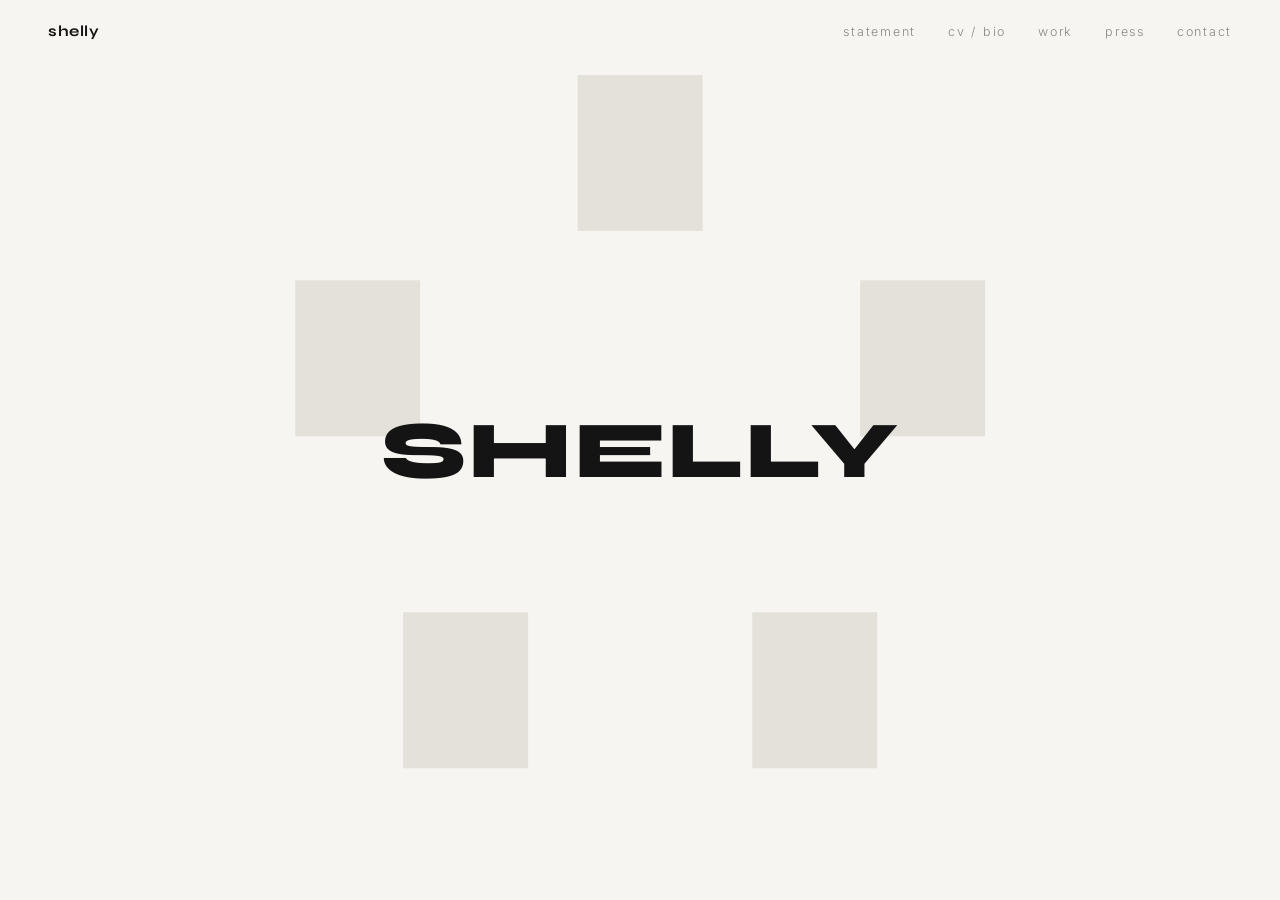
==== index.html @ 083468b6 "Merge branch 'marsce' of https://github.com/1Imaginal/pagina-shelly into marsce" ====
<!DOCTYPE html>
<html lang="es">
<head>
    <meta charset="UTF-8">
    <meta name="viewport" content="width=device-width, initial-scale=1.0">
    <title>Shelly</title>
    <link rel="preconnect" href="https://fonts.googleapis.com">
    <link rel="preconnect" href="https://fonts.gstatic.com" crossorigin>
    <link href="https://fonts.googleapis.com/css2?family=Syne:wght@700;800&family=Inter:wght@300;400&display=swap" rel="stylesheet">
    <link rel="stylesheet" href="style.css">
</head>
<body>
    <!-- MENÚ -->
    <header class="menu">
        <a href="index.html" class="menu__logo">Shelly</a>
        <nav class="menu__links">
            <a href="#statement">Statement</a>
            <a href="#bio">CV / Bio</a>
            <a href="work.html">Work</a>
            <a href="press.html">Press</a>
            <a href="contact.html">Contact</a>
        </nav>
    </header>

    <!-- INICIO: nombre + 5 obras girando -->
    <main class="inicio">
        <h1 class="inicio__nombre">Shelly</h1>

        <div class="orbita" aria-label="Obras destacadas">
            <!-- Cambia src por la ruta de cada obra (ej. img/obra-1.jpg) -->
            <a href="work.html" class="obra" style="--i:0">
                <span class="obra__marco">
                    <img src="img/obra-1.jpg" alt="Obra 1" onerror="this.remove()">
                </span>
            </a>
            <a href="work.html" class="obra" style="--i:1">
                <span class="obra__marco">
                    <img src="img/obra-2.jpg" alt="Obra 2" onerror="this.remove()">
                </span>
            </a>
            <a href="work.html" class="obra" style="--i:2">
                <span class="obra__marco">
                    <img src="img/obra-3.jpg" alt="Obra 3" onerror="this.remove()">
                </span>
            </a>
            <a href="work.html" class="obra" style="--i:3">
                <span class="obra__marco">
                    <img src="img/obra-4.jpg" alt="Obra 4" onerror="this.remove()">
                </span>
            </a>
            <a href="work.html" class="obra" style="--i:4">
                <span class="obra__marco">
                    <img src="img/obra-5.jpg" alt="Obra 5" onerror="this.remove()">
                </span>
            </a>
        </div>
    </main>
</body>
</html>
---- style.css ----
/* ===== Base ===== */
:root {
    --fondo: #f7f5f1;
    --tinta: #141414;
    --gris: #8a8780;
    --placeholder: #e4e1da;

    --vuelta: 60s;                  /* tiempo de una vuelta completa */
    --orbita: min(66vmin, 600px);   /* diámetro del círculo de obras */
    --obra: calc(var(--orbita) * 0.21); /* ancho de cada obra */
}

* { box-sizing: border-box; margin: 0; padding: 0; }

body {
    background: var(--fondo);
    color: var(--tinta);
    font-family: "Inter", system-ui, sans-serif;
    font-weight: 300;
    -webkit-font-smoothing: antialiased;
}

a { color: inherit; text-decoration: none; }

/* ===== Menú ===== */
.menu {
    position: fixed;
    inset: 0 0 auto 0;
    z-index: 10;
    display: flex;
    justify-content: space-between;
    align-items: center;
    padding: 1.4rem clamp(1.2rem, 4vw, 3rem);
    font-size: 0.78rem;
    letter-spacing: 0.14em;
    text-transform: lowercase;
}

.menu__logo {
    font-family: "Syne", sans-serif;
    font-weight: 700;
    letter-spacing: 0.04em;
    font-size: 0.95rem;
}

.menu__links {
    display: flex;
    gap: clamp(1rem, 2.5vw, 2.2rem);
}

.menu__links a {
    position: relative;
    color: var(--gris);
    transition: color .3s;
}

.menu__links a::after {
    content: "";
    position: absolute;
    left: 0; bottom: -4px;
    width: 100%; height: 1px;
    background: var(--tinta);
    transform: scaleX(0);
    transform-origin: left;
    transition: transform .35s ease;
}

.menu__links a:hover { color: var(--tinta); }
.menu__links a:hover::after { transform: scaleX(1); }

/* ===== Inicio ===== */
.inicio {
    position: relative;
    height: 100vh;
    height: 100svh;
    display: grid;
    place-items: center;
    overflow: hidden;
}

.inicio__nombre {
    position: relative;
    z-index: 2;
    font-family: "Syne", sans-serif;
    font-weight: 800;
    font-size: clamp(2.6rem, 9vmin, 6rem);
    letter-spacing: 0.02em;
    text-transform: uppercase;
    pointer-events: none;
}

/* ===== Órbita ===== */
.orbita {
    position: absolute;
    width: var(--orbita);
    aspect-ratio: 1;
    animation: girar var(--vuelta) linear infinite;
}

/* Cada obra se coloca a 72° de la anterior (360 / 5) sobre el círculo */
.obra {
    position: absolute;
    top: 50%;
    left: 50%;
    width: var(--obra);
    transform:
        translate(-50%, -50%)
        rotate(calc(var(--i) * 72deg))
        translateY(calc(var(--orbita) / -2))
        rotate(calc(var(--i) * -72deg));
}

/* Contra-giro: las obras se mueven en círculo pero siempre quedan derechas */
.obra__marco {
    display: block;
    aspect-ratio: 4 / 5;
    background: var(--placeholder);
    overflow: hidden;
    animation: girar var(--vuelta) linear infinite reverse;
    transition: scale .5s ease, box-shadow .5s ease;
}

.obra__marco img {
    width: 100%;
    height: 100%;
    object-fit: cover;
    display: block;
}

/* Al pasar el cursor la obra se acerca un poco, sin detener el giro.
   Se usa "scale" (no "transform") para no chocar con la animación. */
.obra:hover .obra__marco {
    scale: 1.08;
    box-shadow: 0 18px 40px -18px rgba(0, 0, 0, .35);
}

@keyframes girar {
    to { transform: rotate(360deg); }
}

/* Accesibilidad: sin movimiento si el usuario lo prefiere */
@media (prefers-reduced-motion: reduce) {
    .orbita, .obra__marco { animation: none; }
}

/* ===== Móvil ===== */
@media (max-width: 640px) {
    :root {
        --orbita: 74vw;
        --obra: calc(var(--orbita) * 0.22);
    }
    .menu { flex-direction: column; gap: .8rem; }
    .menu__links { gap: 1rem; font-size: 0.7rem; }
}
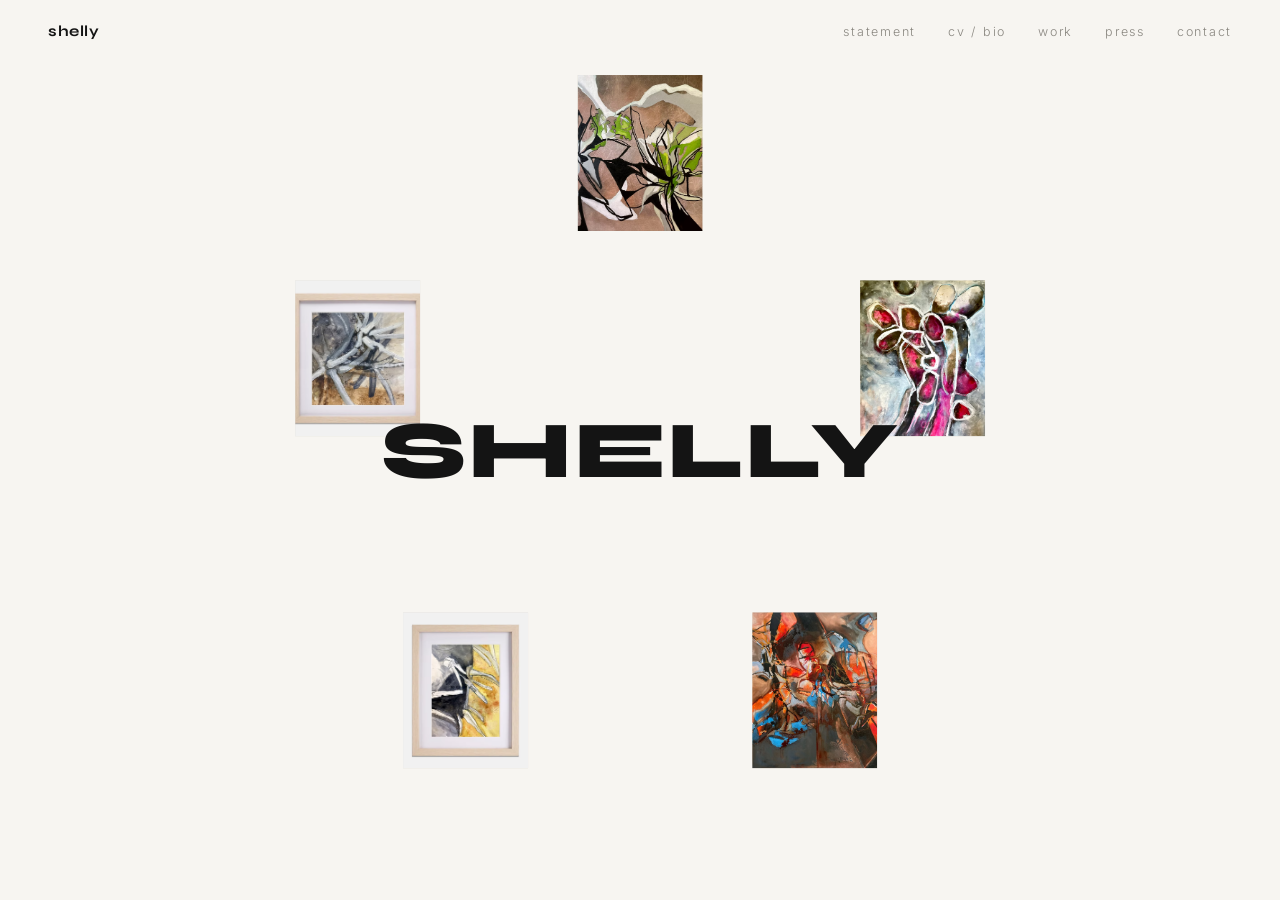
==== commit bd16dd90: "added images" ====
--- a/index.html
+++ b/index.html
@@ -30,27 +30,27 @@
             <!-- Cambia src por la ruta de cada obra (ej. img/obra-1.jpg) -->
             <a href="work.html" class="obra" style="--i:0">
                 <span class="obra__marco">
-                    <img src="img/obra-1.jpg" alt="Obra 1" onerror="this.remove()">
+                    <img src="img/obra-1.avif" alt="Obra 1" onerror="this.remove()">
                 </span>
             </a>
             <a href="work.html" class="obra" style="--i:1">
                 <span class="obra__marco">
-                    <img src="img/obra-2.jpg" alt="Obra 2" onerror="this.remove()">
+                    <img src="img/obra-2.avif" alt="Obra 2" onerror="this.remove()">
                 </span>
             </a>
             <a href="work.html" class="obra" style="--i:2">
                 <span class="obra__marco">
-                    <img src="img/obra-3.jpg" alt="Obra 3" onerror="this.remove()">
+                    <img src="img/obra-3.avif" alt="Obra 3" onerror="this.remove()">
                 </span>
             </a>
             <a href="work.html" class="obra" style="--i:3">
                 <span class="obra__marco">
-                    <img src="img/obra-4.jpg" alt="Obra 4" onerror="this.remove()">
+                    <img src="img/obra-4.avif" alt="Obra 4" onerror="this.remove()">
                 </span>
             </a>
             <a href="work.html" class="obra" style="--i:4">
                 <span class="obra__marco">
-                    <img src="img/obra-5.jpg" alt="Obra 5" onerror="this.remove()">
+                    <img src="img/obra-5.avif" alt="Obra 5" onerror="this.remove()">
                 </span>
             </a>
         </div>
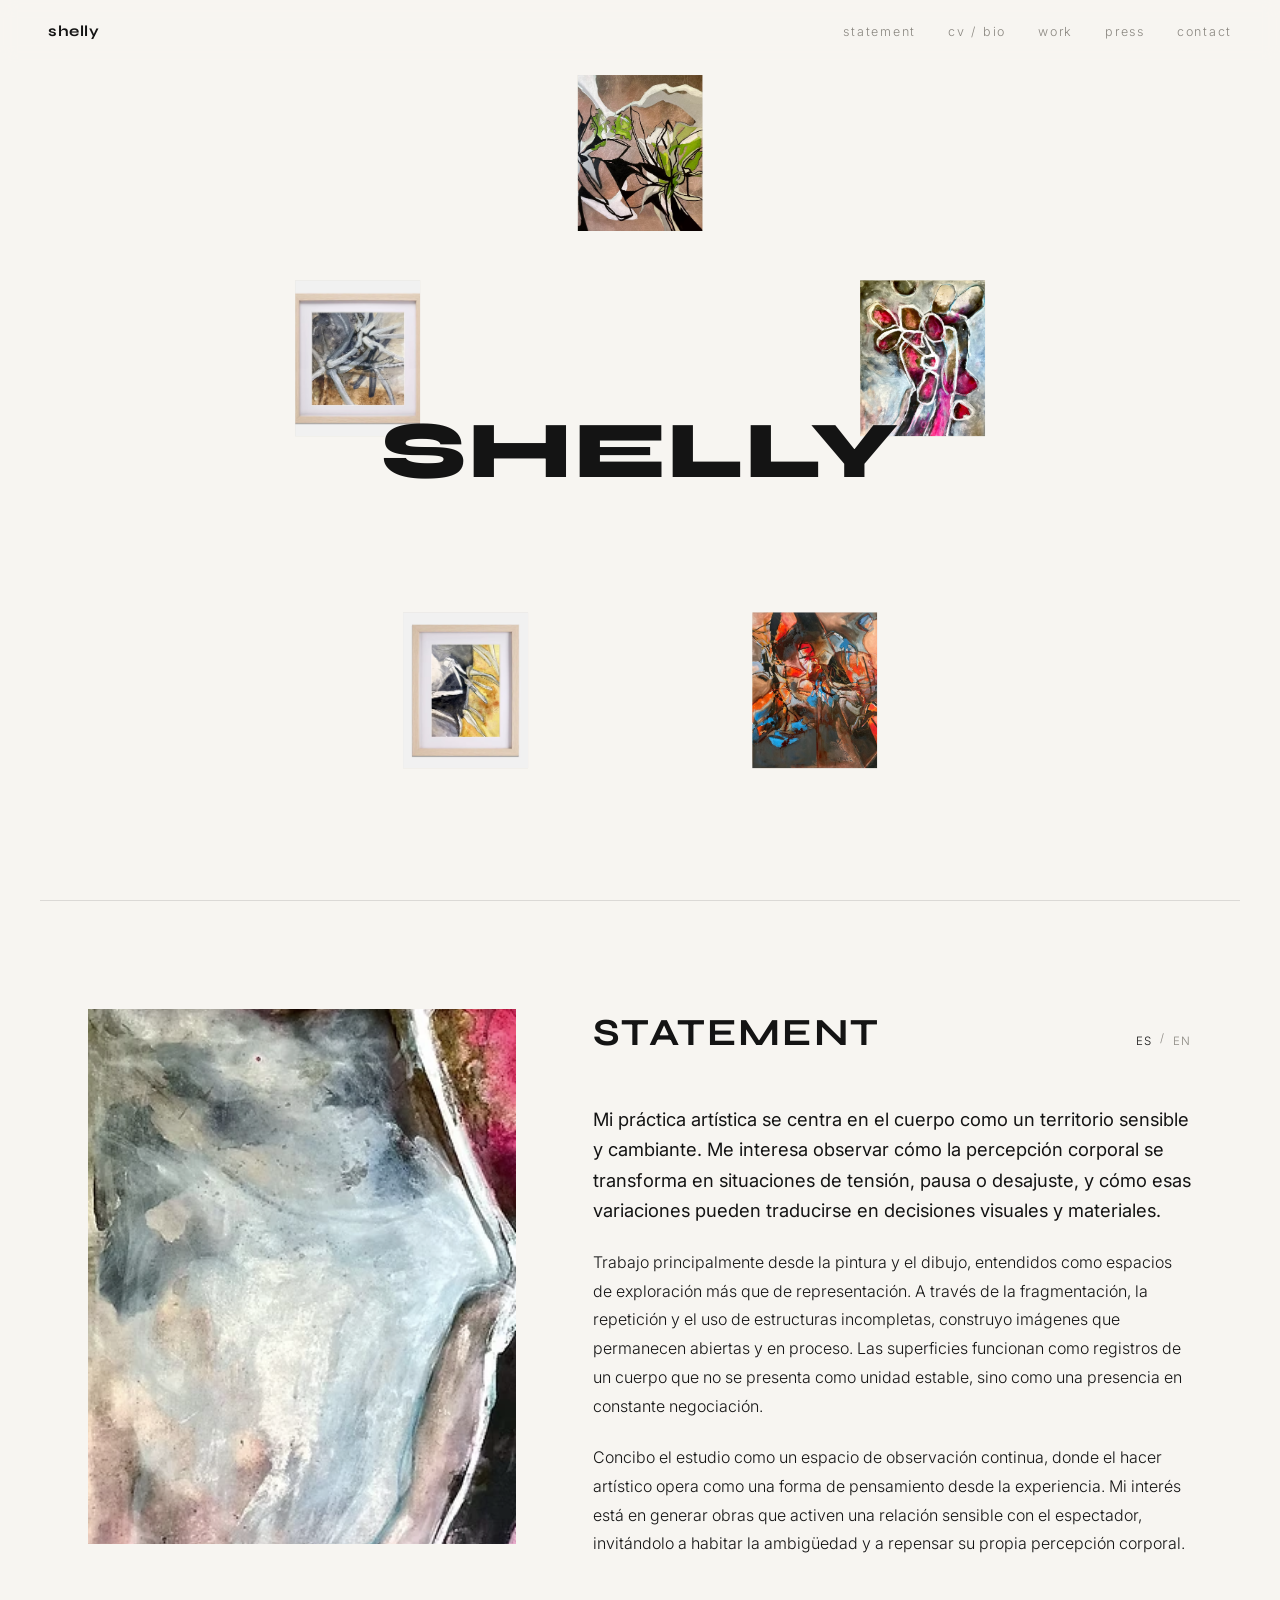
==== commit a6bc0e25: "added style and statements" ====
--- a/index.html
+++ b/index.html
@@ -6,7 +6,6 @@
     <title>Shelly</title>
     <link rel="preconnect" href="https://fonts.googleapis.com">
     <link rel="preconnect" href="https://fonts.gstatic.com" crossorigin>
-    <link href="https://fonts.googleapis.com/css2?family=Syne:wght@700;800&family=Inter:wght@300;400&display=swap" rel="stylesheet">
     <link rel="stylesheet" href="style.css">
 </head>
 <body>
@@ -23,7 +22,8 @@
     </header>
 
     <!-- INICIO: nombre + 5 obras girando -->
-    <main class="inicio">
+    <main>
+    <section class="inicio">
         <h1 class="inicio__nombre">Shelly</h1>
 
         <div class="orbita" aria-label="Obras destacadas">
@@ -54,6 +54,51 @@
                 </span>
             </a>
         </div>
+    </section>
+
+    <!-- STATEMENT -->
+    <section class="statement" id="statement">
+        <!-- Detalle (recorte) de la obra 2: solo color y textura -->
+        <div class="statement__textura" role="img" aria-label="Detalle de textura de una obra de Shelly"></div>
+
+        <div class="statement__contenido">
+            <div class="statement__cabecera">
+                <h2 class="seccion__titulo">Statement</h2>
+                <div class="idioma" role="group" aria-label="Idioma">
+                    <button type="button" data-idioma="es" aria-pressed="true">ES</button>
+                    <span aria-hidden="true">/</span>
+                    <button type="button" data-idioma="en" aria-pressed="false">EN</button>
+                </div>
+            </div>
+
+            <div class="statement__texto" lang="es" data-texto="es">
+                <p>Mi práctica artística se centra en el cuerpo como un territorio sensible y cambiante. Me interesa observar cómo la percepción corporal se transforma en situaciones de tensión, pausa o desajuste, y cómo esas variaciones pueden traducirse en decisiones visuales y materiales.</p>
+                <p>Trabajo principalmente desde la pintura y el dibujo, entendidos como espacios de exploración más que de representación. A través de la fragmentación, la repetición y el uso de estructuras incompletas, construyo imágenes que permanecen abiertas y en proceso. Las superficies funcionan como registros de un cuerpo que no se presenta como unidad estable, sino como una presencia en constante negociación.</p>
+                <p>Concibo el estudio como un espacio de observación continua, donde el hacer artístico opera como una forma de pensamiento desde la experiencia. Mi interés está en generar obras que activen una relación sensible con el espectador, invitándolo a habitar la ambigüedad y a repensar su propia percepción corporal.</p>
+            </div>
+
+            <div class="statement__texto" lang="en" data-texto="en" hidden>
+                <p>My artistic practice centers on the body as a sensitive and shifting territory. I am interested in how bodily perception transforms in moments of tension, pause, or imbalance, and how these variations can be translated into visual and material decisions.</p>
+                <p>I work primarily through painting and drawing, understood as spaces of exploration rather than representation. Through fragmentation, repetition, and the use of incomplete structures, I create images that remain open and process-based. The surfaces function as traces of a body that does not present itself as a stable whole, but as a presence in constant negotiation.</p>
+                <p>I approach the studio as a space of ongoing observation, where artistic making operates as a form of embodied thinking. My work seeks to generate a quiet but active encounter, inviting the viewer to engage with ambiguity and to reconsider their own bodily perception.</p>
+            </div>
+        </div>
+    </section>
     </main>
+
+    <script>
+        // Cambio de idioma del statement (ES / EN)
+        document.querySelectorAll('.idioma button').forEach(function (boton) {
+            boton.addEventListener('click', function () {
+                var idioma = boton.dataset.idioma;
+                document.querySelectorAll('.idioma button').forEach(function (b) {
+                    b.setAttribute('aria-pressed', b === boton);
+                });
+                document.querySelectorAll('[data-texto]').forEach(function (bloque) {
+                    bloque.hidden = bloque.dataset.texto !== idioma;
+                });
+            });
+        });
+    </script>
 </body>
 </html>
--- a/style.css
+++ b/style.css
@@ -1,28 +1,100 @@
-/* ===== Base ===== */
+/* =========================================================
+   SHELLY — Hoja de estilos
+   ---------------------------------------------------------
+   1. Tipografías (se cargan aquí, no hace falta otro <link>)
+   2. Variables del diseño: colores, fuentes, tamaños, espacios
+   3. Base
+   4. Componentes compartidos (menú, títulos de sección)
+   5. Secciones (inicio, statement, ...)
+   6. Responsive
+
+   Regla para el equipo: NO escribir colores, fuentes ni
+   tamaños “a mano” en las secciones. Usar siempre las
+   variables de la parte 2. Si falta una, agregarla ahí.
+   ========================================================= */
+
+
+/* ---------- 1. TIPOGRAFÍAS ---------- */
+@import url("https://fonts.googleapis.com/css2?family=Syne:wght@700;800&family=Inter:wght@300;400&display=swap");
+
+
+/* ---------- 2. VARIABLES DEL DISEÑO ---------- */
 :root {
-    --fondo: #f7f5f1;
-    --tinta: #141414;
-    --gris: #8a8780;
-    --placeholder: #e4e1da;
-
-    --vuelta: 60s;                  /* tiempo de una vuelta completa */
-    --orbita: min(66vmin, 600px);   /* diámetro del círculo de obras */
-    --obra: calc(var(--orbita) * 0.21); /* ancho de cada obra */
-}
-
+
+    /* --- Colores --- */
+    --color-fondo:        #f7f5f1;   /* hueso, fondo general */
+    --color-tinta:        #141414;   /* texto principal y títulos */
+    --color-gris:         #8a8780;   /* texto secundario, enlaces inactivos */
+    --color-placeholder:  #e4e1da;   /* cajas vacías mientras carga una imagen */
+    --color-linea:        rgba(20, 20, 20, .12);     /* separadores */
+    --color-menu-fondo:   rgba(247, 245, 241, .88);  /* fondo translúcido del menú */
+    --color-sombra:       rgba(0, 0, 0, .35);
+
+    /* --- Familias tipográficas --- */
+    --fuente-titulos: "Syne", system-ui, sans-serif;   /* nombre, logo, títulos */
+    --fuente-texto:   "Inter", system-ui, sans-serif;  /* párrafos, menú, botones */
+
+    /* --- Pesos --- */
+    --peso-light:     300;
+    --peso-regular:   400;
+    --peso-bold:      700;
+    --peso-extrabold: 800;
+
+    /* --- Tamaños de letra --- */
+    --texto-nombre:   clamp(2.6rem, 9vmin, 6rem);    /* "SHELLY" en el inicio */
+    --texto-titulo:   clamp(1.6rem, 3.2vw, 2.4rem);  /* títulos de sección */
+    --texto-entrada:  1.15em;                        /* primer párrafo destacado */
+    --texto-cuerpo:   clamp(1rem, 1.15vw, 1.1rem);   /* párrafos */
+    --texto-logo:     0.95rem;
+    --texto-menu:     0.78rem;
+    --texto-pequeno:  0.72rem;                       /* etiquetas, ES / EN */
+
+    /* --- Interlineado y espaciado de letras --- */
+    --interlineado-texto:   1.8;
+    --interlineado-entrada: 1.65;
+    --tracking-amplio:      0.14em;   /* menú y etiquetas */
+    --tracking-titulo:      0.04em;
+    --tracking-nombre:      0.02em;
+
+    /* --- Espacios --- */
+    --margen-lateral:    clamp(1.2rem, 4vw, 3rem);   /* márgenes izquierdo/derecho */
+    --espacio-seccion:   clamp(5rem, 12vh, 8rem);    /* arriba/abajo de cada sección */
+    --espacio-columnas:  clamp(2rem, 6vw, 6rem);     /* entre imagen y texto */
+    --espacio-titulo:    clamp(1.8rem, 4vw, 3rem);   /* debajo de un título */
+    --ancho-maximo:      1200px;                     /* ancho máximo del contenido */
+    --ancho-lectura:     38rem;                      /* ancho cómodo para párrafos */
+    --alto-menu:         4rem;                       /* para que los anclas no queden bajo el menú */
+
+    /* --- Movimiento --- */
+    --transicion-rapida: .3s ease;
+    --transicion-suave:  .5s ease;
+
+    /* --- Inicio: órbita de obras --- */
+    --vuelta: 60s;                          /* tiempo de una vuelta completa */
+    --orbita: min(66vmin, 600px);           /* diámetro del círculo de obras */
+    --obra:   calc(var(--orbita) * 0.21);   /* ancho de cada obra */
+}
+
+
+/* ---------- 3. BASE ---------- */
 * { box-sizing: border-box; margin: 0; padding: 0; }
 
+html { scroll-behavior: smooth; }
+
 body {
-    background: var(--fondo);
-    color: var(--tinta);
-    font-family: "Inter", system-ui, sans-serif;
-    font-weight: 300;
+    background: var(--color-fondo);
+    color: var(--color-tinta);
+    font-family: var(--fuente-texto);
+    font-weight: var(--peso-light);
     -webkit-font-smoothing: antialiased;
 }
 
 a { color: inherit; text-decoration: none; }
 
-/* ===== Menú ===== */
+
+/* ---------- 4. COMPONENTES COMPARTIDOS ---------- */
+
+/* Menú */
 .menu {
     position: fixed;
     inset: 0 0 auto 0;
@@ -30,17 +102,20 @@
     display: flex;
     justify-content: space-between;
     align-items: center;
-    padding: 1.4rem clamp(1.2rem, 4vw, 3rem);
-    font-size: 0.78rem;
-    letter-spacing: 0.14em;
+    padding: 1.4rem var(--margen-lateral);
+    font-size: var(--texto-menu);
+    letter-spacing: var(--tracking-amplio);
     text-transform: lowercase;
+    background: var(--color-menu-fondo);
+    backdrop-filter: blur(8px);
+    -webkit-backdrop-filter: blur(8px);
 }
 
 .menu__logo {
-    font-family: "Syne", sans-serif;
-    font-weight: 700;
-    letter-spacing: 0.04em;
-    font-size: 0.95rem;
+    font-family: var(--fuente-titulos);
+    font-weight: var(--peso-bold);
+    font-size: var(--texto-logo);
+    letter-spacing: var(--tracking-titulo);
 }
 
 .menu__links {
@@ -50,8 +125,8 @@
 
 .menu__links a {
     position: relative;
-    color: var(--gris);
-    transition: color .3s;
+    color: var(--color-gris);
+    transition: color var(--transicion-rapida);
 }
 
 .menu__links a::after {
@@ -59,14 +134,49 @@
     position: absolute;
     left: 0; bottom: -4px;
     width: 100%; height: 1px;
-    background: var(--tinta);
+    background: var(--color-tinta);
     transform: scaleX(0);
     transform-origin: left;
     transition: transform .35s ease;
 }
 
-.menu__links a:hover { color: var(--tinta); }
+.menu__links a:hover { color: var(--color-tinta); }
 .menu__links a:hover::after { transform: scaleX(1); }
+
+/* Títulos de sección (Statement, CV / Bio, Cartografías...) */
+.seccion__titulo {
+    font-family: var(--fuente-titulos);
+    font-weight: var(--peso-bold);
+    font-size: var(--texto-titulo);
+    letter-spacing: var(--tracking-titulo);
+    text-transform: uppercase;
+}
+
+/* Selector de idioma ES / EN */
+.idioma {
+    display: flex;
+    gap: .45rem;
+    font-size: var(--texto-pequeno);
+    letter-spacing: var(--tracking-amplio);
+    color: var(--color-gris);
+}
+
+.idioma button {
+    font: inherit;
+    letter-spacing: inherit;
+    color: inherit;
+    background: none;
+    border: 0;
+    cursor: pointer;
+    padding: .2rem 0;
+    transition: color var(--transicion-rapida);
+}
+
+.idioma button:hover,
+.idioma button[aria-pressed="true"] { color: var(--color-tinta); }
+
+
+/* ---------- 5. SECCIONES ---------- */
 
 /* ===== Inicio ===== */
 .inicio {
@@ -81,15 +191,15 @@
 .inicio__nombre {
     position: relative;
     z-index: 2;
-    font-family: "Syne", sans-serif;
-    font-weight: 800;
-    font-size: clamp(2.6rem, 9vmin, 6rem);
-    letter-spacing: 0.02em;
+    font-family: var(--fuente-titulos);
+    font-weight: var(--peso-extrabold);
+    font-size: var(--texto-nombre);
+    letter-spacing: var(--tracking-nombre);
     text-transform: uppercase;
     pointer-events: none;
 }
 
-/* ===== Órbita ===== */
+/* Órbita */
 .orbita {
     position: absolute;
     width: var(--orbita);
@@ -114,10 +224,10 @@
 .obra__marco {
     display: block;
     aspect-ratio: 4 / 5;
-    background: var(--placeholder);
+    background: var(--color-placeholder);
     overflow: hidden;
     animation: girar var(--vuelta) linear infinite reverse;
-    transition: scale .5s ease, box-shadow .5s ease;
+    transition: scale var(--transicion-suave), box-shadow var(--transicion-suave);
 }
 
 .obra__marco img {
@@ -131,24 +241,81 @@
    Se usa "scale" (no "transform") para no chocar con la animación. */
 .obra:hover .obra__marco {
     scale: 1.08;
-    box-shadow: 0 18px 40px -18px rgba(0, 0, 0, .35);
+    box-shadow: 0 18px 40px -18px var(--color-sombra);
 }
 
 @keyframes girar {
     to { transform: rotate(360deg); }
 }
+
+/* ===== Statement ===== */
+.statement {
+    scroll-margin-top: var(--alto-menu);
+    display: grid;
+    grid-template-columns: minmax(0, 5fr) minmax(0, 7fr);
+    gap: var(--espacio-columnas);
+    align-items: start;
+    max-width: var(--ancho-maximo);
+    margin: 0 auto;
+    padding: var(--espacio-seccion) var(--margen-lateral);
+    border-top: 1px solid var(--color-linea);
+}
+
+/* Recorte de una obra: solo color y textura, sin figura reconocible */
+.statement__textura {
+    position: sticky;
+    top: 6rem;
+    aspect-ratio: 4 / 5;
+    background: var(--color-placeholder) url("img/textura-statement.webp") center / cover no-repeat;
+    filter: saturate(.85);
+}
+
+.statement__cabecera {
+    display: flex;
+    justify-content: space-between;
+    align-items: baseline;
+    gap: 1rem;
+    margin-bottom: var(--espacio-titulo);
+}
+
+.statement__texto {
+    max-width: var(--ancho-lectura);
+    font-size: var(--texto-cuerpo);
+    line-height: var(--interlineado-texto);
+}
+
+.statement__texto p + p { margin-top: 1.4em; }
+
+/* Primera frase un poco más presente */
+.statement__texto p:first-child {
+    font-size: var(--texto-entrada);
+    line-height: var(--interlineado-entrada);
+    font-weight: var(--peso-regular);
+}
+
+
+/* ---------- 6. RESPONSIVE ---------- */
 
 /* Accesibilidad: sin movimiento si el usuario lo prefiere */
 @media (prefers-reduced-motion: reduce) {
     .orbita, .obra__marco { animation: none; }
-}
-
-/* ===== Móvil ===== */
+    html { scroll-behavior: auto; }
+}
+
+/* Móvil */
 @media (max-width: 640px) {
     :root {
-        --orbita: 74vw;
-        --obra: calc(var(--orbita) * 0.22);
+        --orbita:     74vw;
+        --obra:       calc(var(--orbita) * 0.22);
+        --alto-menu:  6rem;   /* el menú ocupa dos líneas */
     }
+
     .menu { flex-direction: column; gap: .8rem; }
     .menu__links { gap: 1rem; font-size: 0.7rem; }
-}
+
+    .statement { grid-template-columns: 1fr; }
+    .statement__textura {
+        position: static;
+        aspect-ratio: 16 / 9;
+    }
+}
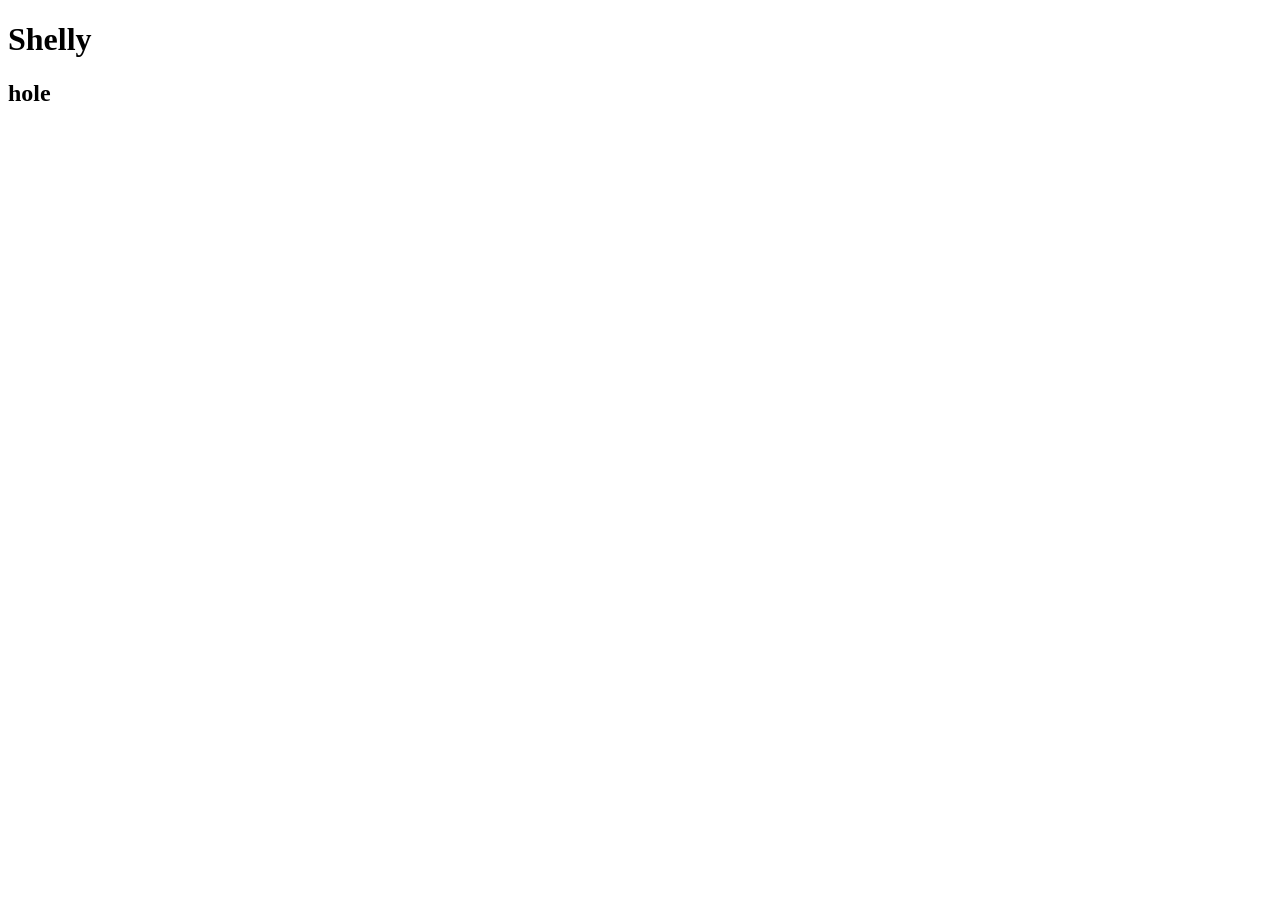
==== commit 55109c6f: "creé el work, cv/bio y press" ====
--- a/index.html
+++ b/index.html
@@ -1,104 +1,12 @@
 <!DOCTYPE html>
-<html lang="es">
+<html lang="en">
 <head>
     <meta charset="UTF-8">
     <meta name="viewport" content="width=device-width, initial-scale=1.0">
     <title>Shelly</title>
-    <link rel="preconnect" href="https://fonts.googleapis.com">
-    <link rel="preconnect" href="https://fonts.gstatic.com" crossorigin>
-    <link rel="stylesheet" href="style.css">
 </head>
 <body>
-    <!-- MENÚ -->
-    <header class="menu">
-        <a href="index.html" class="menu__logo">Shelly</a>
-        <nav class="menu__links">
-            <a href="#statement">Statement</a>
-            <a href="#bio">CV / Bio</a>
-            <a href="work.html">Work</a>
-            <a href="press.html">Press</a>
-            <a href="contact.html">Contact</a>
-        </nav>
-    </header>
-
-    <!-- INICIO: nombre + 5 obras girando -->
-    <main>
-    <section class="inicio">
-        <h1 class="inicio__nombre">Shelly</h1>
-
-        <div class="orbita" aria-label="Obras destacadas">
-            <!-- Cambia src por la ruta de cada obra (ej. img/obra-1.jpg) -->
-            <a href="work.html" class="obra" style="--i:0">
-                <span class="obra__marco">
-                    <img src="img/obra-1.avif" alt="Obra 1" onerror="this.remove()">
-                </span>
-            </a>
-            <a href="work.html" class="obra" style="--i:1">
-                <span class="obra__marco">
-                    <img src="img/obra-2.avif" alt="Obra 2" onerror="this.remove()">
-                </span>
-            </a>
-            <a href="work.html" class="obra" style="--i:2">
-                <span class="obra__marco">
-                    <img src="img/obra-3.avif" alt="Obra 3" onerror="this.remove()">
-                </span>
-            </a>
-            <a href="work.html" class="obra" style="--i:3">
-                <span class="obra__marco">
-                    <img src="img/obra-4.avif" alt="Obra 4" onerror="this.remove()">
-                </span>
-            </a>
-            <a href="work.html" class="obra" style="--i:4">
-                <span class="obra__marco">
-                    <img src="img/obra-5.avif" alt="Obra 5" onerror="this.remove()">
-                </span>
-            </a>
-        </div>
-    </section>
-
-    <!-- STATEMENT -->
-    <section class="statement" id="statement">
-        <!-- Detalle (recorte) de la obra 2: solo color y textura -->
-        <div class="statement__textura" role="img" aria-label="Detalle de textura de una obra de Shelly"></div>
-
-        <div class="statement__contenido">
-            <div class="statement__cabecera">
-                <h2 class="seccion__titulo">Statement</h2>
-                <div class="idioma" role="group" aria-label="Idioma">
-                    <button type="button" data-idioma="es" aria-pressed="true">ES</button>
-                    <span aria-hidden="true">/</span>
-                    <button type="button" data-idioma="en" aria-pressed="false">EN</button>
-                </div>
-            </div>
-
-            <div class="statement__texto" lang="es" data-texto="es">
-                <p>Mi práctica artística se centra en el cuerpo como un territorio sensible y cambiante. Me interesa observar cómo la percepción corporal se transforma en situaciones de tensión, pausa o desajuste, y cómo esas variaciones pueden traducirse en decisiones visuales y materiales.</p>
-                <p>Trabajo principalmente desde la pintura y el dibujo, entendidos como espacios de exploración más que de representación. A través de la fragmentación, la repetición y el uso de estructuras incompletas, construyo imágenes que permanecen abiertas y en proceso. Las superficies funcionan como registros de un cuerpo que no se presenta como unidad estable, sino como una presencia en constante negociación.</p>
-                <p>Concibo el estudio como un espacio de observación continua, donde el hacer artístico opera como una forma de pensamiento desde la experiencia. Mi interés está en generar obras que activen una relación sensible con el espectador, invitándolo a habitar la ambigüedad y a repensar su propia percepción corporal.</p>
-            </div>
-
-            <div class="statement__texto" lang="en" data-texto="en" hidden>
-                <p>My artistic practice centers on the body as a sensitive and shifting territory. I am interested in how bodily perception transforms in moments of tension, pause, or imbalance, and how these variations can be translated into visual and material decisions.</p>
-                <p>I work primarily through painting and drawing, understood as spaces of exploration rather than representation. Through fragmentation, repetition, and the use of incomplete structures, I create images that remain open and process-based. The surfaces function as traces of a body that does not present itself as a stable whole, but as a presence in constant negotiation.</p>
-                <p>I approach the studio as a space of ongoing observation, where artistic making operates as a form of embodied thinking. My work seeks to generate a quiet but active encounter, inviting the viewer to engage with ambiguity and to reconsider their own bodily perception.</p>
-            </div>
-        </div>
-    </section>
-    </main>
-
-    <script>
-        // Cambio de idioma del statement (ES / EN)
-        document.querySelectorAll('.idioma button').forEach(function (boton) {
-            boton.addEventListener('click', function () {
-                var idioma = boton.dataset.idioma;
-                document.querySelectorAll('.idioma button').forEach(function (b) {
-                    b.setAttribute('aria-pressed', b === boton);
-                });
-                document.querySelectorAll('[data-texto]').forEach(function (bloque) {
-                    bloque.hidden = bloque.dataset.texto !== idioma;
-                });
-            });
-        });
-    </script>
+    <h1>Shelly</h1>
+    <h2>hole</h2>
 </body>
-</html>
+</html>
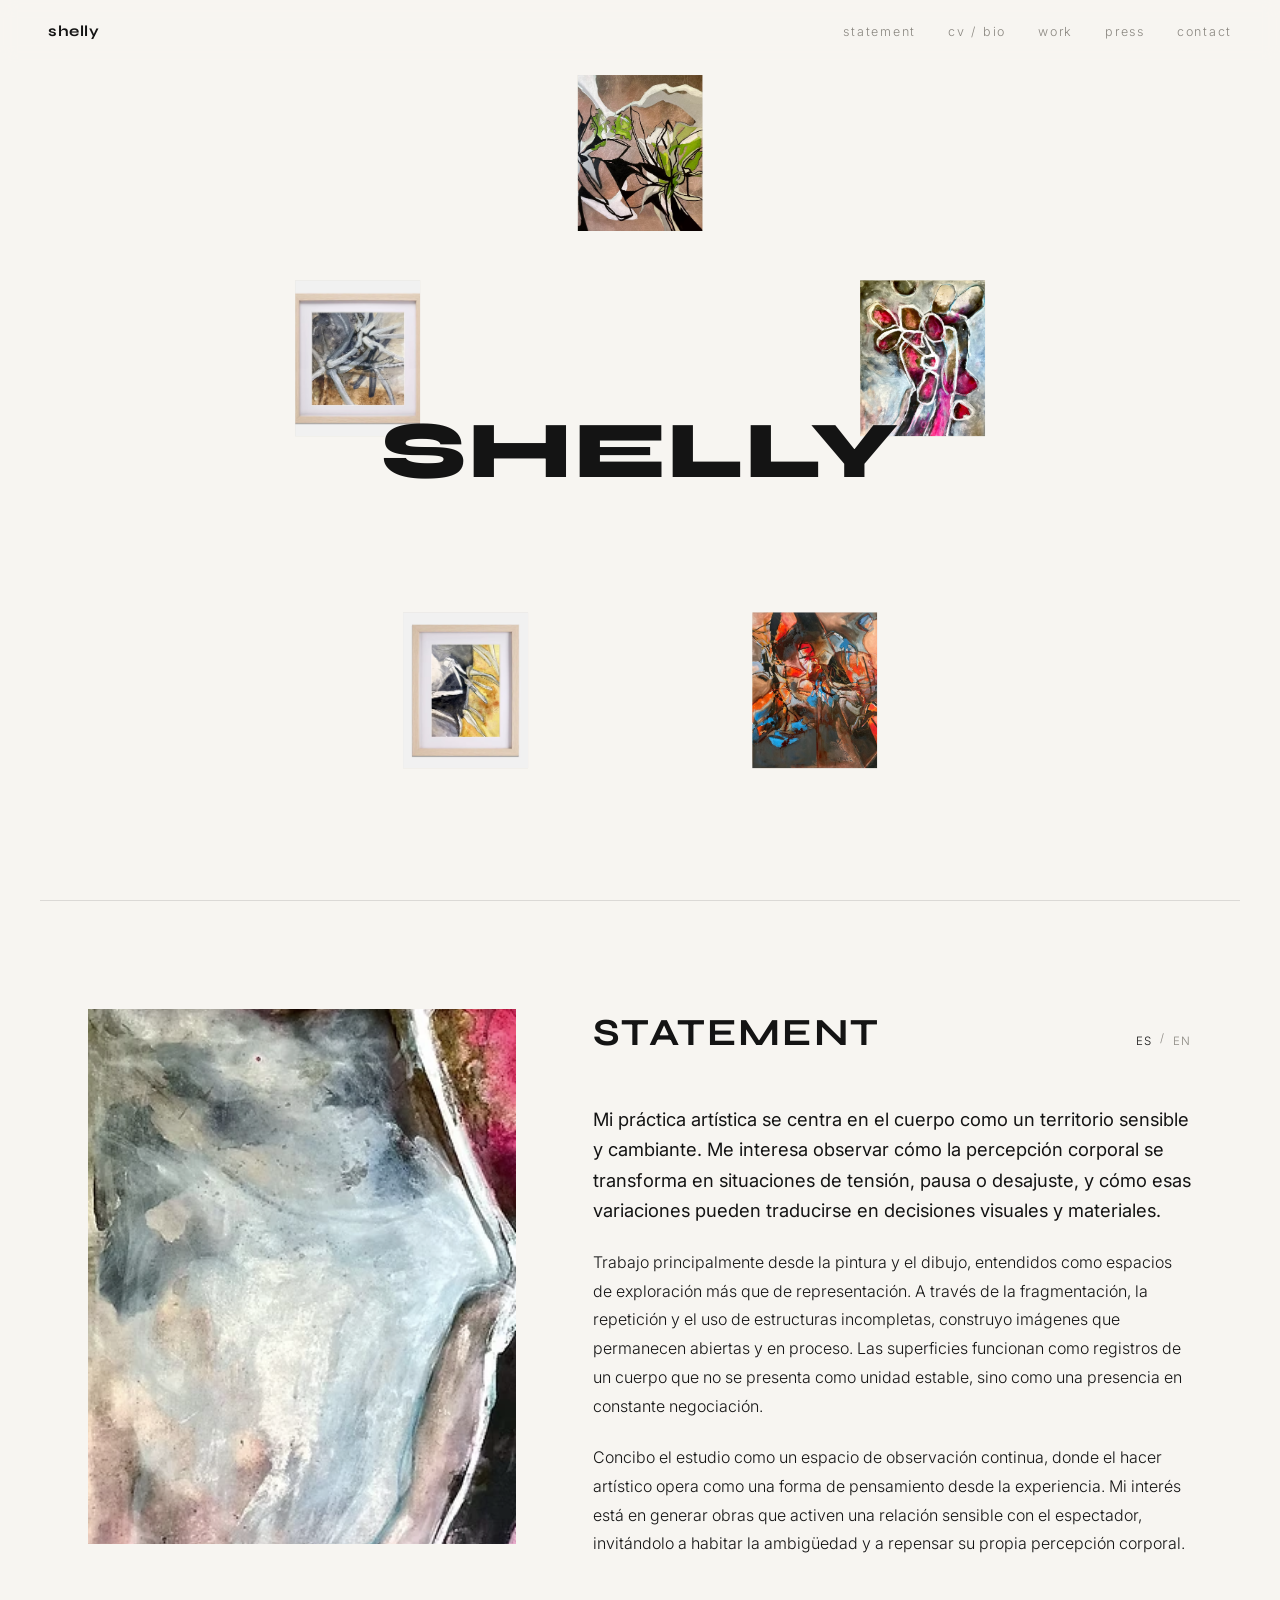
==== commit c02b5ee4: "Merge branch 'main' into marsce" ====
--- a/index.html
+++ b/index.html
@@ -4,9 +4,101 @@
     <meta charset="UTF-8">
     <meta name="viewport" content="width=device-width, initial-scale=1.0">
     <title>Shelly</title>
+    <link rel="preconnect" href="https://fonts.googleapis.com">
+    <link rel="preconnect" href="https://fonts.gstatic.com" crossorigin>
+    <link rel="stylesheet" href="style.css">
 </head>
 <body>
-    <h1>Shelly</h1>
-    <h2>hole</h2>
+    <!-- MENÚ -->
+    <header class="menu">
+        <a href="index.html" class="menu__logo">Shelly</a>
+        <nav class="menu__links">
+            <a href="#statement">Statement</a>
+            <a href="#bio">CV / Bio</a>
+            <a href="work.html">Work</a>
+            <a href="press.html">Press</a>
+            <a href="contact.html">Contact</a>
+        </nav>
+    </header>
+
+    <!-- INICIO: nombre + 5 obras girando -->
+    <main>
+    <section class="inicio">
+        <h1 class="inicio__nombre">Shelly</h1>
+
+        <div class="orbita" aria-label="Obras destacadas">
+            <!-- Cambia src por la ruta de cada obra (ej. img/obra-1.jpg) -->
+            <a href="work.html" class="obra" style="--i:0">
+                <span class="obra__marco">
+                    <img src="img/obra-1.avif" alt="Obra 1" onerror="this.remove()">
+                </span>
+            </a>
+            <a href="work.html" class="obra" style="--i:1">
+                <span class="obra__marco">
+                    <img src="img/obra-2.avif" alt="Obra 2" onerror="this.remove()">
+                </span>
+            </a>
+            <a href="work.html" class="obra" style="--i:2">
+                <span class="obra__marco">
+                    <img src="img/obra-3.avif" alt="Obra 3" onerror="this.remove()">
+                </span>
+            </a>
+            <a href="work.html" class="obra" style="--i:3">
+                <span class="obra__marco">
+                    <img src="img/obra-4.avif" alt="Obra 4" onerror="this.remove()">
+                </span>
+            </a>
+            <a href="work.html" class="obra" style="--i:4">
+                <span class="obra__marco">
+                    <img src="img/obra-5.avif" alt="Obra 5" onerror="this.remove()">
+                </span>
+            </a>
+        </div>
+    </section>
+
+    <!-- STATEMENT -->
+    <section class="statement" id="statement">
+        <!-- Detalle (recorte) de la obra 2: solo color y textura -->
+        <div class="statement__textura" role="img" aria-label="Detalle de textura de una obra de Shelly"></div>
+
+        <div class="statement__contenido">
+            <div class="statement__cabecera">
+                <h2 class="seccion__titulo">Statement</h2>
+                <div class="idioma" role="group" aria-label="Idioma">
+                    <button type="button" data-idioma="es" aria-pressed="true">ES</button>
+                    <span aria-hidden="true">/</span>
+                    <button type="button" data-idioma="en" aria-pressed="false">EN</button>
+                </div>
+            </div>
+
+            <div class="statement__texto" lang="es" data-texto="es">
+                <p>Mi práctica artística se centra en el cuerpo como un territorio sensible y cambiante. Me interesa observar cómo la percepción corporal se transforma en situaciones de tensión, pausa o desajuste, y cómo esas variaciones pueden traducirse en decisiones visuales y materiales.</p>
+                <p>Trabajo principalmente desde la pintura y el dibujo, entendidos como espacios de exploración más que de representación. A través de la fragmentación, la repetición y el uso de estructuras incompletas, construyo imágenes que permanecen abiertas y en proceso. Las superficies funcionan como registros de un cuerpo que no se presenta como unidad estable, sino como una presencia en constante negociación.</p>
+                <p>Concibo el estudio como un espacio de observación continua, donde el hacer artístico opera como una forma de pensamiento desde la experiencia. Mi interés está en generar obras que activen una relación sensible con el espectador, invitándolo a habitar la ambigüedad y a repensar su propia percepción corporal.</p>
+            </div>
+
+            <div class="statement__texto" lang="en" data-texto="en" hidden>
+                <p>My artistic practice centers on the body as a sensitive and shifting territory. I am interested in how bodily perception transforms in moments of tension, pause, or imbalance, and how these variations can be translated into visual and material decisions.</p>
+                <p>I work primarily through painting and drawing, understood as spaces of exploration rather than representation. Through fragmentation, repetition, and the use of incomplete structures, I create images that remain open and process-based. The surfaces function as traces of a body that does not present itself as a stable whole, but as a presence in constant negotiation.</p>
+                <p>I approach the studio as a space of ongoing observation, where artistic making operates as a form of embodied thinking. My work seeks to generate a quiet but active encounter, inviting the viewer to engage with ambiguity and to reconsider their own bodily perception.</p>
+            </div>
+        </div>
+    </section>
+    </main>
+
+    <script>
+        // Cambio de idioma del statement (ES / EN)
+        document.querySelectorAll('.idioma button').forEach(function (boton) {
+            boton.addEventListener('click', function () {
+                var idioma = boton.dataset.idioma;
+                document.querySelectorAll('.idioma button').forEach(function (b) {
+                    b.setAttribute('aria-pressed', b === boton);
+                });
+                document.querySelectorAll('[data-texto]').forEach(function (bloque) {
+                    bloque.hidden = bloque.dataset.texto !== idioma;
+                });
+            });
+        });
+    </script>
 </body>
 </html>
--- a/style.css
+++ b/style.css
@@ -0,0 +1,321 @@
+/* =========================================================
+   SHELLY — Hoja de estilos
+   ---------------------------------------------------------
+   1. Tipografías (se cargan aquí, no hace falta otro <link>)
+   2. Variables del diseño: colores, fuentes, tamaños, espacios
+   3. Base
+   4. Componentes compartidos (menú, títulos de sección)
+   5. Secciones (inicio, statement, ...)
+   6. Responsive
+
+   Regla para el equipo: NO escribir colores, fuentes ni
+   tamaños “a mano” en las secciones. Usar siempre las
+   variables de la parte 2. Si falta una, agregarla ahí.
+   ========================================================= */
+
+
+/* ---------- 1. TIPOGRAFÍAS ---------- */
+@import url("https://fonts.googleapis.com/css2?family=Syne:wght@700;800&family=Inter:wght@300;400&display=swap");
+
+
+/* ---------- 2. VARIABLES DEL DISEÑO ---------- */
+:root {
+
+    /* --- Colores --- */
+    --color-fondo:        #f7f5f1;   /* hueso, fondo general */
+    --color-tinta:        #141414;   /* texto principal y títulos */
+    --color-gris:         #8a8780;   /* texto secundario, enlaces inactivos */
+    --color-placeholder:  #e4e1da;   /* cajas vacías mientras carga una imagen */
+    --color-linea:        rgba(20, 20, 20, .12);     /* separadores */
+    --color-menu-fondo:   rgba(247, 245, 241, .88);  /* fondo translúcido del menú */
+    --color-sombra:       rgba(0, 0, 0, .35);
+
+    /* --- Familias tipográficas --- */
+    --fuente-titulos: "Syne", system-ui, sans-serif;   /* nombre, logo, títulos */
+    --fuente-texto:   "Inter", system-ui, sans-serif;  /* párrafos, menú, botones */
+
+    /* --- Pesos --- */
+    --peso-light:     300;
+    --peso-regular:   400;
+    --peso-bold:      700;
+    --peso-extrabold: 800;
+
+    /* --- Tamaños de letra --- */
+    --texto-nombre:   clamp(2.6rem, 9vmin, 6rem);    /* "SHELLY" en el inicio */
+    --texto-titulo:   clamp(1.6rem, 3.2vw, 2.4rem);  /* títulos de sección */
+    --texto-entrada:  1.15em;                        /* primer párrafo destacado */
+    --texto-cuerpo:   clamp(1rem, 1.15vw, 1.1rem);   /* párrafos */
+    --texto-logo:     0.95rem;
+    --texto-menu:     0.78rem;
+    --texto-pequeno:  0.72rem;                       /* etiquetas, ES / EN */
+
+    /* --- Interlineado y espaciado de letras --- */
+    --interlineado-texto:   1.8;
+    --interlineado-entrada: 1.65;
+    --tracking-amplio:      0.14em;   /* menú y etiquetas */
+    --tracking-titulo:      0.04em;
+    --tracking-nombre:      0.02em;
+
+    /* --- Espacios --- */
+    --margen-lateral:    clamp(1.2rem, 4vw, 3rem);   /* márgenes izquierdo/derecho */
+    --espacio-seccion:   clamp(5rem, 12vh, 8rem);    /* arriba/abajo de cada sección */
+    --espacio-columnas:  clamp(2rem, 6vw, 6rem);     /* entre imagen y texto */
+    --espacio-titulo:    clamp(1.8rem, 4vw, 3rem);   /* debajo de un título */
+    --ancho-maximo:      1200px;                     /* ancho máximo del contenido */
+    --ancho-lectura:     38rem;                      /* ancho cómodo para párrafos */
+    --alto-menu:         4rem;                       /* para que los anclas no queden bajo el menú */
+
+    /* --- Movimiento --- */
+    --transicion-rapida: .3s ease;
+    --transicion-suave:  .5s ease;
+
+    /* --- Inicio: órbita de obras --- */
+    --vuelta: 60s;                          /* tiempo de una vuelta completa */
+    --orbita: min(66vmin, 600px);           /* diámetro del círculo de obras */
+    --obra:   calc(var(--orbita) * 0.21);   /* ancho de cada obra */
+}
+
+
+/* ---------- 3. BASE ---------- */
+* { box-sizing: border-box; margin: 0; padding: 0; }
+
+html { scroll-behavior: smooth; }
+
+body {
+    background: var(--color-fondo);
+    color: var(--color-tinta);
+    font-family: var(--fuente-texto);
+    font-weight: var(--peso-light);
+    -webkit-font-smoothing: antialiased;
+}
+
+a { color: inherit; text-decoration: none; }
+
+
+/* ---------- 4. COMPONENTES COMPARTIDOS ---------- */
+
+/* Menú */
+.menu {
+    position: fixed;
+    inset: 0 0 auto 0;
+    z-index: 10;
+    display: flex;
+    justify-content: space-between;
+    align-items: center;
+    padding: 1.4rem var(--margen-lateral);
+    font-size: var(--texto-menu);
+    letter-spacing: var(--tracking-amplio);
+    text-transform: lowercase;
+    background: var(--color-menu-fondo);
+    backdrop-filter: blur(8px);
+    -webkit-backdrop-filter: blur(8px);
+}
+
+.menu__logo {
+    font-family: var(--fuente-titulos);
+    font-weight: var(--peso-bold);
+    font-size: var(--texto-logo);
+    letter-spacing: var(--tracking-titulo);
+}
+
+.menu__links {
+    display: flex;
+    gap: clamp(1rem, 2.5vw, 2.2rem);
+}
+
+.menu__links a {
+    position: relative;
+    color: var(--color-gris);
+    transition: color var(--transicion-rapida);
+}
+
+.menu__links a::after {
+    content: "";
+    position: absolute;
+    left: 0; bottom: -4px;
+    width: 100%; height: 1px;
+    background: var(--color-tinta);
+    transform: scaleX(0);
+    transform-origin: left;
+    transition: transform .35s ease;
+}
+
+.menu__links a:hover { color: var(--color-tinta); }
+.menu__links a:hover::after { transform: scaleX(1); }
+
+/* Títulos de sección (Statement, CV / Bio, Cartografías...) */
+.seccion__titulo {
+    font-family: var(--fuente-titulos);
+    font-weight: var(--peso-bold);
+    font-size: var(--texto-titulo);
+    letter-spacing: var(--tracking-titulo);
+    text-transform: uppercase;
+}
+
+/* Selector de idioma ES / EN */
+.idioma {
+    display: flex;
+    gap: .45rem;
+    font-size: var(--texto-pequeno);
+    letter-spacing: var(--tracking-amplio);
+    color: var(--color-gris);
+}
+
+.idioma button {
+    font: inherit;
+    letter-spacing: inherit;
+    color: inherit;
+    background: none;
+    border: 0;
+    cursor: pointer;
+    padding: .2rem 0;
+    transition: color var(--transicion-rapida);
+}
+
+.idioma button:hover,
+.idioma button[aria-pressed="true"] { color: var(--color-tinta); }
+
+
+/* ---------- 5. SECCIONES ---------- */
+
+/* ===== Inicio ===== */
+.inicio {
+    position: relative;
+    height: 100vh;
+    height: 100svh;
+    display: grid;
+    place-items: center;
+    overflow: hidden;
+}
+
+.inicio__nombre {
+    position: relative;
+    z-index: 2;
+    font-family: var(--fuente-titulos);
+    font-weight: var(--peso-extrabold);
+    font-size: var(--texto-nombre);
+    letter-spacing: var(--tracking-nombre);
+    text-transform: uppercase;
+    pointer-events: none;
+}
+
+/* Órbita */
+.orbita {
+    position: absolute;
+    width: var(--orbita);
+    aspect-ratio: 1;
+    animation: girar var(--vuelta) linear infinite;
+}
+
+/* Cada obra se coloca a 72° de la anterior (360 / 5) sobre el círculo */
+.obra {
+    position: absolute;
+    top: 50%;
+    left: 50%;
+    width: var(--obra);
+    transform:
+        translate(-50%, -50%)
+        rotate(calc(var(--i) * 72deg))
+        translateY(calc(var(--orbita) / -2))
+        rotate(calc(var(--i) * -72deg));
+}
+
+/* Contra-giro: las obras se mueven en círculo pero siempre quedan derechas */
+.obra__marco {
+    display: block;
+    aspect-ratio: 4 / 5;
+    background: var(--color-placeholder);
+    overflow: hidden;
+    animation: girar var(--vuelta) linear infinite reverse;
+    transition: scale var(--transicion-suave), box-shadow var(--transicion-suave);
+}
+
+.obra__marco img {
+    width: 100%;
+    height: 100%;
+    object-fit: cover;
+    display: block;
+}
+
+/* Al pasar el cursor la obra se acerca un poco, sin detener el giro.
+   Se usa "scale" (no "transform") para no chocar con la animación. */
+.obra:hover .obra__marco {
+    scale: 1.08;
+    box-shadow: 0 18px 40px -18px var(--color-sombra);
+}
+
+@keyframes girar {
+    to { transform: rotate(360deg); }
+}
+
+/* ===== Statement ===== */
+.statement {
+    scroll-margin-top: var(--alto-menu);
+    display: grid;
+    grid-template-columns: minmax(0, 5fr) minmax(0, 7fr);
+    gap: var(--espacio-columnas);
+    align-items: start;
+    max-width: var(--ancho-maximo);
+    margin: 0 auto;
+    padding: var(--espacio-seccion) var(--margen-lateral);
+    border-top: 1px solid var(--color-linea);
+}
+
+/* Recorte de una obra: solo color y textura, sin figura reconocible */
+.statement__textura {
+    position: sticky;
+    top: 6rem;
+    aspect-ratio: 4 / 5;
+    background: var(--color-placeholder) url("img/textura-statement.webp") center / cover no-repeat;
+    filter: saturate(.85);
+}
+
+.statement__cabecera {
+    display: flex;
+    justify-content: space-between;
+    align-items: baseline;
+    gap: 1rem;
+    margin-bottom: var(--espacio-titulo);
+}
+
+.statement__texto {
+    max-width: var(--ancho-lectura);
+    font-size: var(--texto-cuerpo);
+    line-height: var(--interlineado-texto);
+}
+
+.statement__texto p + p { margin-top: 1.4em; }
+
+/* Primera frase un poco más presente */
+.statement__texto p:first-child {
+    font-size: var(--texto-entrada);
+    line-height: var(--interlineado-entrada);
+    font-weight: var(--peso-regular);
+}
+
+
+/* ---------- 6. RESPONSIVE ---------- */
+
+/* Accesibilidad: sin movimiento si el usuario lo prefiere */
+@media (prefers-reduced-motion: reduce) {
+    .orbita, .obra__marco { animation: none; }
+    html { scroll-behavior: auto; }
+}
+
+/* Móvil */
+@media (max-width: 640px) {
+    :root {
+        --orbita:     74vw;
+        --obra:       calc(var(--orbita) * 0.22);
+        --alto-menu:  6rem;   /* el menú ocupa dos líneas */
+    }
+
+    .menu { flex-direction: column; gap: .8rem; }
+    .menu__links { gap: 1rem; font-size: 0.7rem; }
+
+    .statement { grid-template-columns: 1fr; }
+    .statement__textura {
+        position: static;
+        aspect-ratio: 16 / 9;
+    }
+}
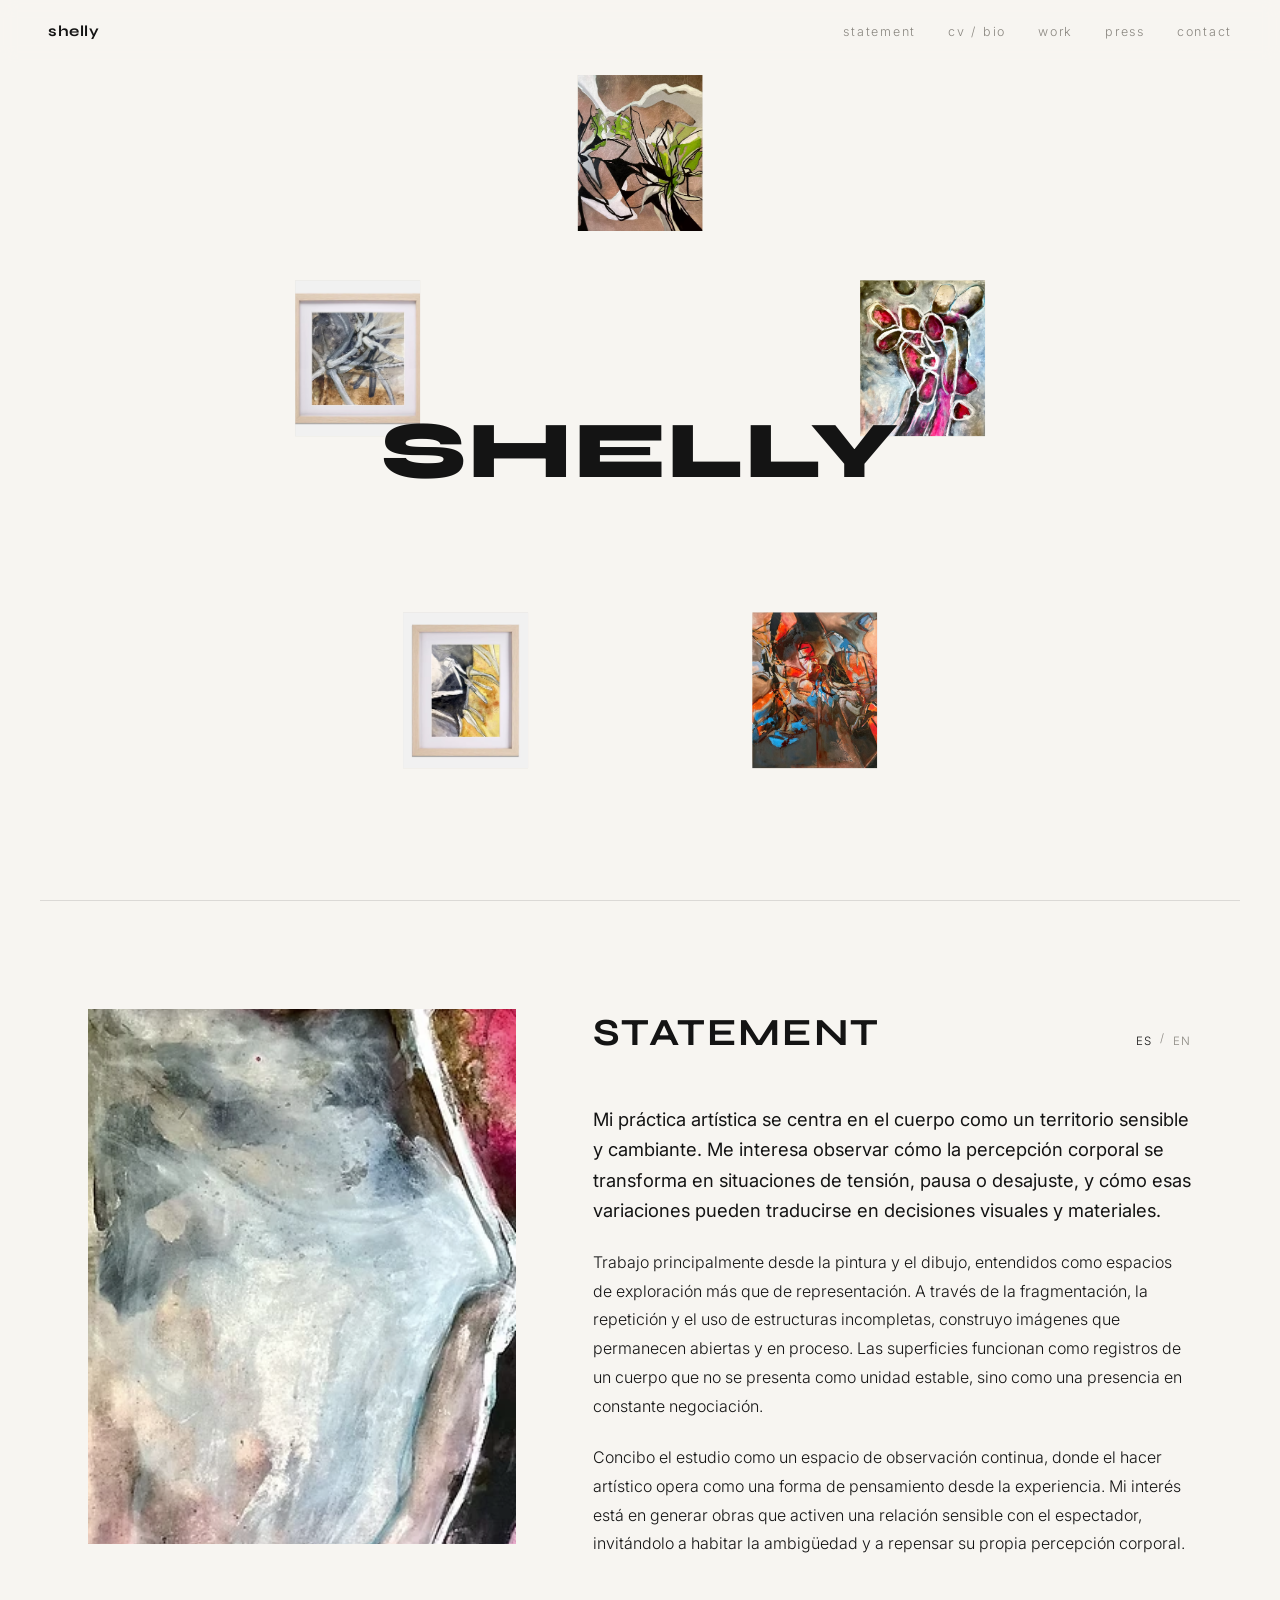
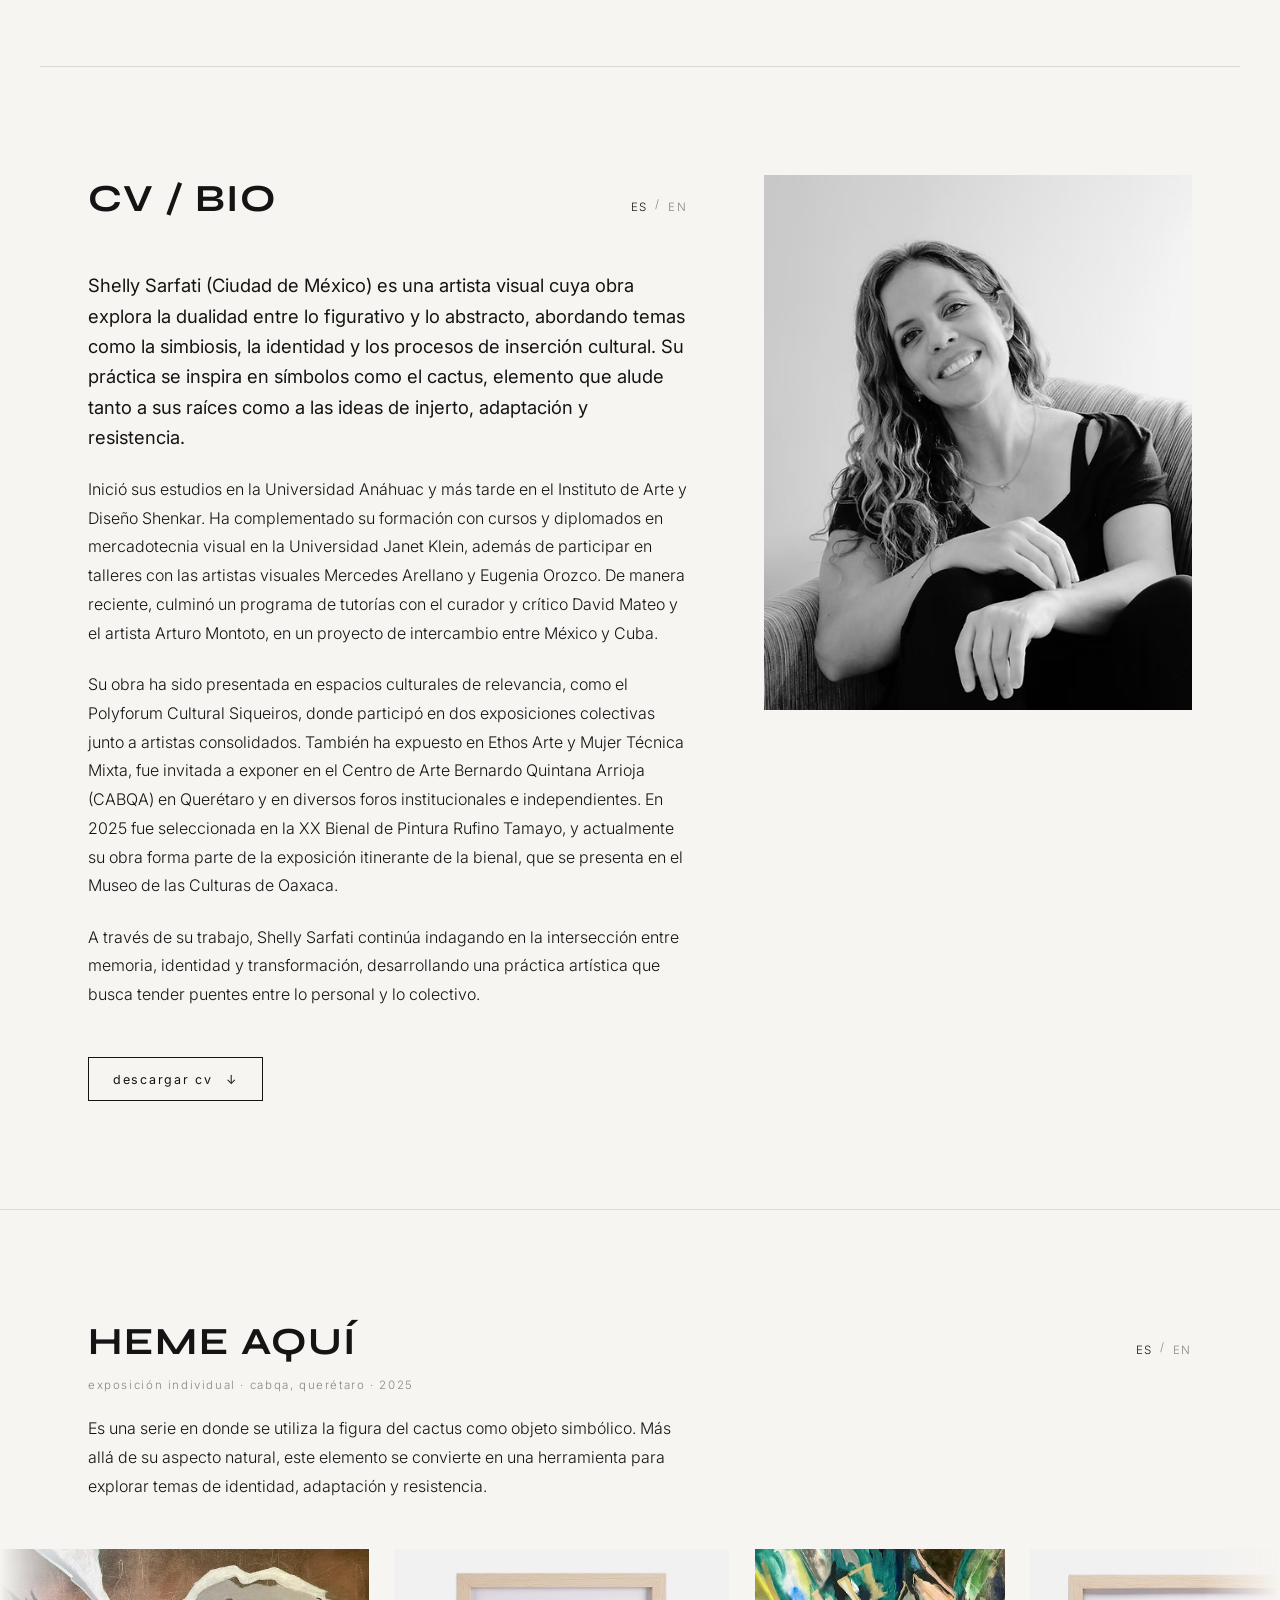
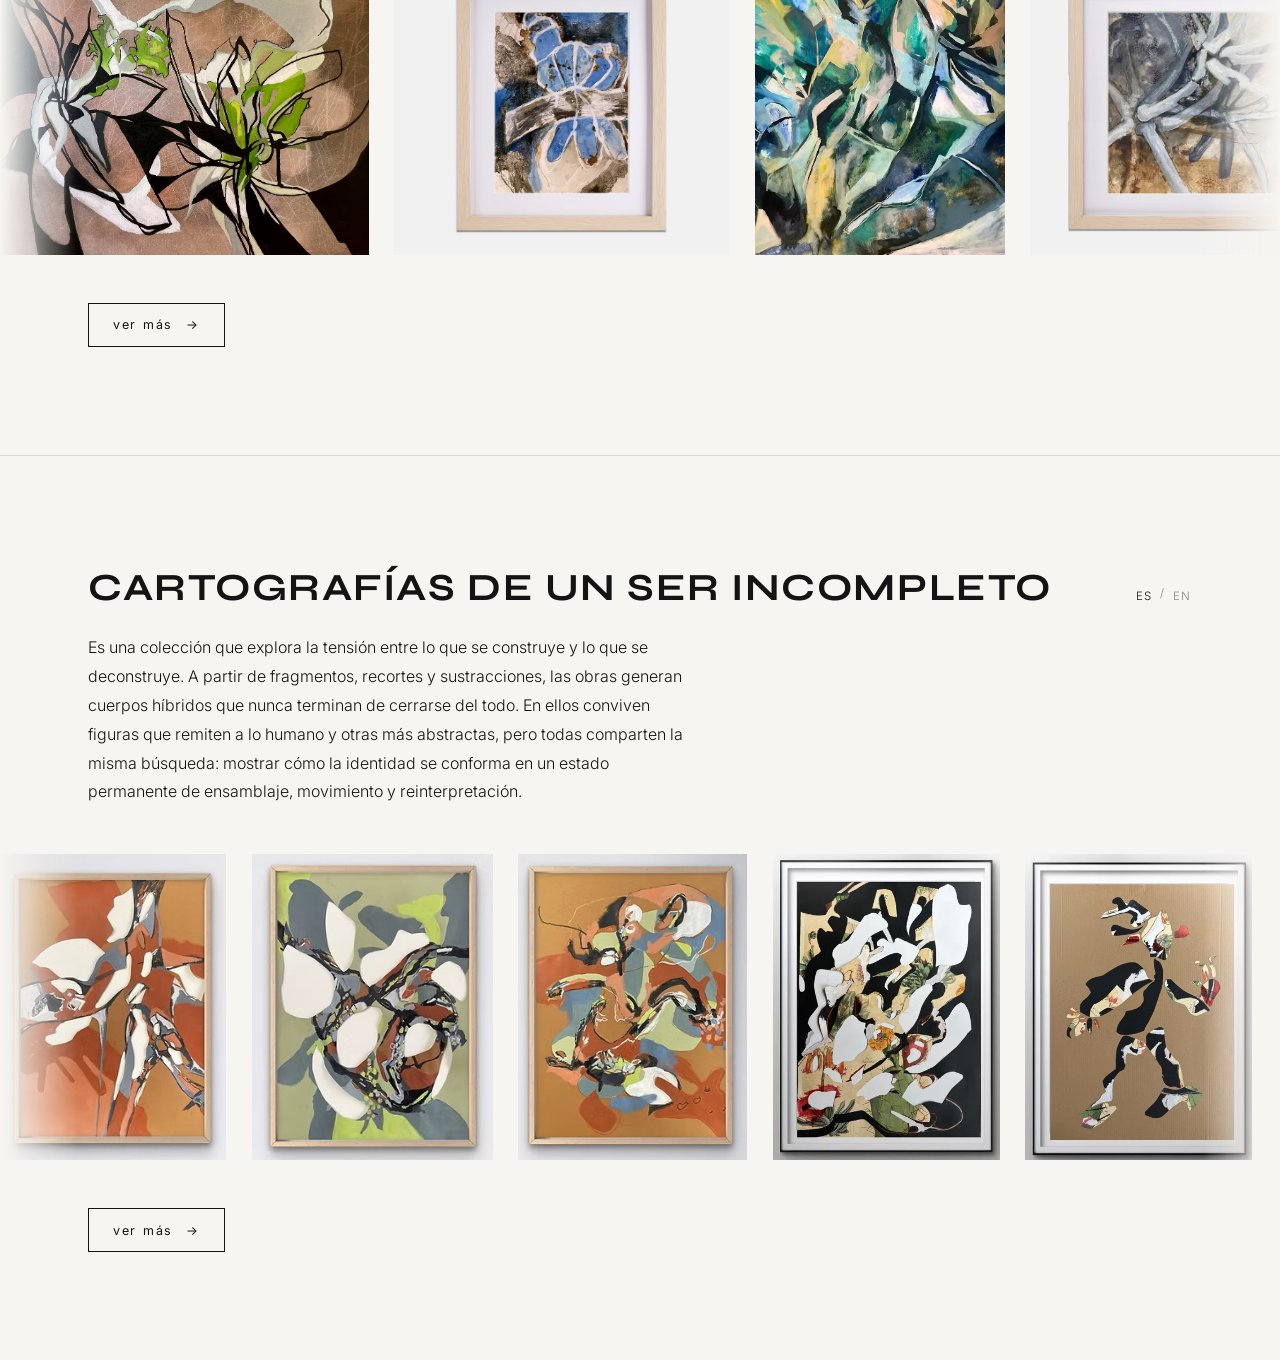
==== commit c75d315c: "Añadida seccion de bio y obras" ====
--- a/index.html
+++ b/index.html
@@ -1,5 +1,5 @@
 <!DOCTYPE html>
-<html lang="en">
+<html lang="es">
 <head>
     <meta charset="UTF-8">
     <meta name="viewport" content="width=device-width, initial-scale=1.0">
@@ -62,7 +62,7 @@
         <div class="statement__textura" role="img" aria-label="Detalle de textura de una obra de Shelly"></div>
 
         <div class="statement__contenido">
-            <div class="statement__cabecera">
+            <div class="seccion__cabecera">
                 <h2 class="seccion__titulo">Statement</h2>
                 <div class="idioma" role="group" aria-label="Idioma">
                     <button type="button" data-idioma="es" aria-pressed="true">ES</button>
@@ -84,21 +84,224 @@
             </div>
         </div>
     </section>
+
+    <!-- CV / BIO -->
+    <section class="bio" id="bio">
+        <div class="bio__contenido">
+            <div class="seccion__cabecera">
+                <h2 class="seccion__titulo">CV / Bio</h2>
+                <div class="idioma" role="group" aria-label="Idioma">
+                    <button type="button" data-idioma="es" aria-pressed="true">ES</button>
+                    <span aria-hidden="true">/</span>
+                    <button type="button" data-idioma="en" aria-pressed="false">EN</button>
+                </div>
+            </div>
+
+            <div class="bio__texto" lang="es" data-texto="es">
+                <p>Shelly Sarfati (Ciudad de México) es una artista visual cuya obra explora la dualidad entre lo figurativo y lo abstracto, abordando temas como la simbiosis, la identidad y los procesos de inserción cultural. Su práctica se inspira en símbolos como el cactus, elemento que alude tanto a sus raíces como a las ideas de injerto, adaptación y resistencia.</p>
+                <p>Inició sus estudios en la Universidad Anáhuac y más tarde en el Instituto de Arte y Diseño Shenkar. Ha complementado su formación con cursos y diplomados en mercadotecnia visual en la Universidad Janet Klein, además de participar en talleres con las artistas visuales Mercedes Arellano y Eugenia Orozco. De manera reciente, culminó un programa de tutorías con el curador y crítico David Mateo y el artista Arturo Montoto, en un proyecto de intercambio entre México y Cuba.</p>
+                <p>Su obra ha sido presentada en espacios culturales de relevancia, como el Polyforum Cultural Siqueiros, donde participó en dos exposiciones colectivas junto a artistas consolidados. También ha expuesto en Ethos Arte y Mujer Técnica Mixta, fue invitada a exponer en el Centro de Arte Bernardo Quintana Arrioja (CABQA) en Querétaro y en diversos foros institucionales e independientes. En 2025 fue seleccionada en la XX Bienal de Pintura Rufino Tamayo, y actualmente su obra forma parte de la exposición itinerante de la bienal, que se presenta en el Museo de las Culturas de Oaxaca.</p>
+                <p>A través de su trabajo, Shelly Sarfati continúa indagando en la intersección entre memoria, identidad y transformación, desarrollando una práctica artística que busca tender puentes entre lo personal y lo colectivo.</p>
+            </div>
+
+            <div class="bio__texto" lang="en" data-texto="en" hidden>
+                <p>Shelly Sarfati (Mexico City) is a visual artist whose work navigates the tension between figuration and abstraction, engaging with themes such as symbiosis, identity, and cultural insertion. A central symbol in her practice is the cactus, which embodies both her roots and broader ideas of grafting, adaptation, and resilience.</p>
+                <p>She began her studies at Universidad Anáhuac and later at the Instituto de Arte y Diseño Shenkar. Her training has been enriched through courses and diplomas in visual marketing at Universidad Janet Klein, as well as workshops with artists Mercedes Arellano and Eugenia Orozco. Most recently, she completed a mentorship program with curator and critic David Mateo and artist Arturo Montoto, developed through an exchange project between Mexico and Cuba.</p>
+                <p>Her work has been shown in relevant cultural spaces such as the Polyforum Cultural Siqueiros, where she participated in two group exhibitions alongside established artists. She has also exhibited at Ethos Arte, Mujer Técnica Mixta, and was invited to present at the Centro de Arte Bernardo Quintana Arrioja (CABQA) in Querétaro, as well as in a variety of institutional and independent forums. In 2025, she was selected for the XX Rufino Tamayo Painting Biennial, and her work is currently part of the traveling exhibition presented at the Museo de las Culturas de Oaxaca.</p>
+                <p>Through her practice, Shelly Sarfati continues to explore the intersections of memory, identity, and transformation, developing a body of work that seeks to build bridges between the personal and the collective.</p>
+            </div>
+
+            <!-- El CV está en cv/shelly-sarfati-cv.pdf -->
+            <a class="boton" href="cv/shelly-sarfati-cv.pdf" download="Shelly-Sarfati-CV.pdf">
+                <span data-texto="es">Descargar CV</span>
+                <span data-texto="en" hidden>Download CV</span>
+                <span class="boton__icono" aria-hidden="true">↓</span>
+            </a>
+        </div>
+
+        <!-- Foto de Shelly: guarda la imagen como img/shelly.jpg -->
+        <figure class="bio__foto">
+            <img src="img/shelly.avif" alt="Retrato de Shelly Sarfati" onerror="this.remove()">
+        </figure>
+    </section>
+
+    <!-- ========== COLECCIONES ==========
+         Cada colección tiene un carrusel que se mueve solo.
+         Para agregar una obra, copia un bloque <a class="carrusel__obra"> dentro de
+         .carrusel__pista y cambia la imagen y el texto alt (título, año).
+         No hace falta repetirlas: el carrusel se rellena solo para no dejar huecos.
+         data-direccion="derecha" o "izquierda" decide hacia dónde se mueve. -->
+
+    <!-- HEME AQUÍ -->
+    <section class="coleccion" id="heme-aqui">
+        <div class="coleccion__cabecera">
+            <div class="seccion__cabecera">
+                <h2 class="seccion__titulo">Heme aquí</h2>
+                <div class="idioma" role="group" aria-label="Idioma">
+                    <button type="button" data-idioma="es" aria-pressed="true">ES</button>
+                    <span aria-hidden="true">/</span>
+                    <button type="button" data-idioma="en" aria-pressed="false">EN</button>
+                </div>
+            </div>
+            <p class="coleccion__dato">
+                <span data-texto="es">Exposición individual · CABQA, Querétaro · 2025</span>
+                <span data-texto="en" hidden>Solo exhibition · CABQA, Querétaro · 2025</span>
+            </p>
+            <p class="coleccion__explicacion">
+                <span data-texto="es">Es una serie en donde se utiliza la figura del cactus como objeto simbólico. Más allá de su aspecto natural, este elemento se convierte en una herramienta para explorar temas de identidad, adaptación y resistencia.</span>
+                <span data-texto="en" hidden>A collection that takes the cactus as a symbolic figure. Beyond its natural appearance, it becomes a tool to address questions of identity, adaptation, and resilience.</span>
+            </p>
+        </div>
+
+        <div class="carrusel" data-direccion="derecha">
+            <div class="carrusel__pista">
+                    <a class="carrusel__obra" href="heme-aqui.html">
+                        <img src="img/heme/heme1.avif" alt="Obra 1, colección Heme aquí">
+                    </a>
+                    <a class="carrusel__obra" href="heme-aqui.html">
+                        <img src="img/heme/heme2.avif" alt="Obra 3, colección Heme aquí">
+                    </a>
+                    <a class="carrusel__obra" href="heme-aqui.html">
+                        <img src="img/heme/heme3.avif" alt="Obra 5, colección Heme aquí">
+                    </a>
+                    <a class="carrusel__obra" href="heme-aqui.html">
+                        <img src="img/heme/heme4.avif" alt="Obra 2, colección Heme aquí">
+                    </a>
+                    <a class="carrusel__obra" href="heme-aqui.html">
+                        <img src="img/heme/heme5.avif" alt="Obra 4, colección Heme aquí">
+                    </a>
+                    <a class="carrusel__obra" href="heme-aqui.html">
+                        <img src="img/heme/heme6.avif" alt="Obra 6, colección Heme aquí">
+                    </a>
+            </div>
+        </div>
+
+        <div class="coleccion__pie">
+            <a class="boton boton--ver-mas" href="heme-aqui.html">
+                <span data-texto="es">Ver más</span>
+                <span data-texto="en" hidden>See more</span>
+                <span class="boton__icono" aria-hidden="true">→</span>
+            </a>
+        </div>
+    </section>
+
+    <!-- CARTOGRAFÍAS -->
+    <section class="coleccion" id="cartografias">
+        <div class="coleccion__cabecera">
+            <div class="seccion__cabecera">
+                <h2 class="seccion__titulo">Cartografías de un ser incompleto</h2>
+                <div class="idioma" role="group" aria-label="Idioma">
+                    <button type="button" data-idioma="es" aria-pressed="true">ES</button>
+                    <span aria-hidden="true">/</span>
+                    <button type="button" data-idioma="en" aria-pressed="false">EN</button>
+                </div>
+            </div>
+            <p class="coleccion__explicacion">
+                <span data-texto="es">Es una colección que explora la tensión entre lo que se construye y lo que se deconstruye. A partir de fragmentos, recortes y sustracciones, las obras generan cuerpos híbridos que nunca terminan de cerrarse del todo. En ellos conviven figuras que remiten a lo humano y otras más abstractas, pero todas comparten la misma búsqueda: mostrar cómo la identidad se conforma en un estado permanente de ensamblaje, movimiento y reinterpretación.</span>
+                <span data-texto="en" hidden>It is a collection that delves into the tension between construction and deconstruction. Through fragments, cuts, and subtractions, the works give rise to hybrid bodies that never fully resolve themselves. Within them, human-like figures coexist with more abstract forms, yet all share the same pursuit: to reveal identity as something in constant flux—an open process of assembly, movement, and reinterpretation.</span>
+            </p>
+        </div>
+
+        <div class="carrusel" data-direccion="izquierda">
+            <div class="carrusel__pista">
+                    <a class="carrusel__obra" href="cartografias.html">
+                        <img src="img/cartografias/cartografias1.jpg" alt="Obra 4, colección Cartografías">
+                    </a>
+                    <a class="carrusel__obra" href="cartografias.html">
+                        <img src="img/cartografias/cartografias2.jpg" alt="Obra 2, colección Cartografías">
+                    </a>
+                    <a class="carrusel__obra" href="cartografias.html">
+                        <img src="img/cartografias/cartografias3.jpg" alt="Obra 5, colección Cartografías">
+                    </a>
+                    <a class="carrusel__obra" href="cartografias.html">
+                        <img src="img/cartografias/cartografias4.jpg" alt="Obra 1, colección Cartografías">
+                    </a>
+                    <a class="carrusel__obra" href="cartografias.html">
+                        <img src="img/cartografias/cartografias5.jpg" alt="Obra 3, colección Cartografías">
+                    </a>
+                    <a class="carrusel__obra" href="cartografias.html">
+                        <img src="img/cartografias/cartografias6.jpg" alt="Obra 6, colección Cartografías">
+                    </a>
+            </div>
+        </div>
+
+        <div class="coleccion__pie">
+            <a class="boton boton--ver-mas" href="cartografias.html">
+                <span data-texto="es">Ver más</span>
+                <span data-texto="en" hidden>See more</span>
+                <span class="boton__icono" aria-hidden="true">→</span>
+            </a>
+        </div>
+    </section>
     </main>
 
     <script>
-        // Cambio de idioma del statement (ES / EN)
+        // Cambio de idioma (ES / EN): un clic cambia todas las secciones a la vez
         document.querySelectorAll('.idioma button').forEach(function (boton) {
             boton.addEventListener('click', function () {
                 var idioma = boton.dataset.idioma;
                 document.querySelectorAll('.idioma button').forEach(function (b) {
-                    b.setAttribute('aria-pressed', b === boton);
+                    b.setAttribute('aria-pressed', b.dataset.idioma === idioma);
                 });
                 document.querySelectorAll('[data-texto]').forEach(function (bloque) {
                     bloque.hidden = bloque.dataset.texto !== idioma;
                 });
+                document.documentElement.lang = idioma;
             });
+        });
+
+        // Carruseles de colecciones: rellena la pista con copias de las obras
+        // para que el movimiento sea continuo y sin huecos.
+        function armarCarrusel(carrusel) {
+            var pista = carrusel.querySelector('.carrusel__pista');
+
+            // Volver a las obras originales (por si se reconstruye al cambiar el tamaño)
+            pista.querySelectorAll('[data-copia]').forEach(function (c) { c.remove(); });
+            var originales = Array.from(pista.children);
+            if (!originales.length) return;
+
+            // Si el usuario pidió menos movimiento, no se anima (se recorre a mano)
+            if (window.matchMedia('(prefers-reduced-motion: reduce)').matches) return;
+
+            function copiar(obra) {
+                var copia = obra.cloneNode(true);
+                copia.setAttribute('data-copia', '');
+                copia.setAttribute('aria-hidden', 'true');
+                copia.setAttribute('tabindex', '-1');
+                pista.appendChild(copia);
+            }
+
+            // 1) Repetir hasta que un "grupo" sea al menos tan ancho como la pantalla
+            var espacio = parseFloat(getComputedStyle(pista).columnGap) || 0;
+            var anchoGrupo = function () { return pista.scrollWidth + espacio; };
+            var vueltas = 0;
+            while (anchoGrupo() < carrusel.clientWidth && vueltas < 20) {
+                originales.forEach(copiar);
+                vueltas++;
+            }
+
+            // 2) Duplicar el grupo completo: la animación recorre exactamente la mitad
+            var grupo = anchoGrupo();
+            Array.from(pista.children).forEach(copiar);
+
+            // Velocidad constante (px por segundo) sin importar cuántas obras haya
+            var velocidad = parseFloat(getComputedStyle(carrusel).getPropertyValue('--carrusel-velocidad')) || 40;
+            pista.style.setProperty('--carrusel-recorrido', grupo + 'px');
+            pista.style.setProperty('--carrusel-duracion', (grupo / velocidad) + 's');
+            carrusel.classList.add('carrusel--listo');
+        }
+
+        function armarCarruseles() {
+            document.querySelectorAll('.carrusel').forEach(armarCarrusel);
+        }
+
+        // Esperar a que carguen las imágenes para medir bien su ancho
+        window.addEventListener('load', armarCarruseles);
+        var esperaResize;
+        window.addEventListener('resize', function () {
+            clearTimeout(esperaResize);
+            esperaResize = setTimeout(armarCarruseles, 200);
         });
     </script>
 </body>
-</html>+</html>
--- a/style.css
+++ b/style.css
@@ -5,7 +5,7 @@
    2. Variables del diseño: colores, fuentes, tamaños, espacios
    3. Base
    4. Componentes compartidos (menú, títulos de sección)
-   5. Secciones (inicio, statement, ...)
+   5. Secciones (inicio, statement, bio, colecciones)
    6. Responsive
 
    Regla para el equipo: NO escribir colores, fuentes ni
@@ -64,10 +64,17 @@
     --ancho-maximo:      1200px;                     /* ancho máximo del contenido */
     --ancho-lectura:     38rem;                      /* ancho cómodo para párrafos */
     --alto-menu:         4rem;                       /* para que los anclas no queden bajo el menú */
+    --tope-fijo:         6rem;                       /* distancia al menú de imágenes que se quedan fijas */
+    --espacio-parrafos:  1.4em;                      /* entre párrafos */
 
     /* --- Movimiento --- */
     --transicion-rapida: .3s ease;
     --transicion-suave:  .5s ease;
+
+    /* --- Colecciones: carruseles de obras --- */
+    --carrusel-alto:      clamp(220px, 34vh, 360px);  /* alto de cada obra */
+    --carrusel-espacio:   clamp(1rem, 2vw, 1.6rem);   /* espacio entre obras */
+    --carrusel-velocidad: 40;                         /* píxeles por segundo */
 
     /* --- Inicio: órbita de obras --- */
     --vuelta: 60s;                          /* tiempo de una vuelta completa */
@@ -152,6 +159,39 @@
     text-transform: uppercase;
 }
 
+/* Cabecera de sección: título a la izquierda, selector de idioma a la derecha */
+.seccion__cabecera {
+    display: flex;
+    justify-content: space-between;
+    align-items: baseline;
+    gap: 1rem;
+    margin-bottom: var(--espacio-titulo);
+}
+
+/* Botón (ej. "Descargar CV"): línea fina, se invierte al pasar el cursor */
+.boton {
+    display: inline-flex;
+    align-items: center;
+    gap: .8rem;
+    padding: .85rem 1.5rem;
+    border: 1px solid var(--color-tinta);
+    font-size: var(--texto-menu);
+    font-weight: var(--peso-regular);
+    letter-spacing: var(--tracking-amplio);
+    text-transform: lowercase;
+    transition: background var(--transicion-rapida), color var(--transicion-rapida);
+}
+
+.boton:hover,
+.boton:focus-visible {
+    background: var(--color-tinta);
+    color: var(--color-fondo);
+}
+
+.boton__icono { transition: transform var(--transicion-rapida); }
+.boton:hover .boton__icono { transform: translateY(2px); }               /* ↓ descargar */
+.boton--ver-mas:hover .boton__icono { transform: translateX(3px); }      /* → ver más */
+
 /* Selector de idioma ES / EN */
 .idioma {
     display: flex;
@@ -264,18 +304,10 @@
 /* Recorte de una obra: solo color y textura, sin figura reconocible */
 .statement__textura {
     position: sticky;
-    top: 6rem;
+    top: var(--tope-fijo);
     aspect-ratio: 4 / 5;
     background: var(--color-placeholder) url("img/textura-statement.webp") center / cover no-repeat;
     filter: saturate(.85);
-}
-
-.statement__cabecera {
-    display: flex;
-    justify-content: space-between;
-    align-items: baseline;
-    gap: 1rem;
-    margin-bottom: var(--espacio-titulo);
 }
 
 .statement__texto {
@@ -284,7 +316,7 @@
     line-height: var(--interlineado-texto);
 }
 
-.statement__texto p + p { margin-top: 1.4em; }
+.statement__texto p + p { margin-top: var(--espacio-parrafos); }
 
 /* Primera frase un poco más presente */
 .statement__texto p:first-child {
@@ -294,12 +326,148 @@
 }
 
 
+/* ===== CV / Bio ===== */
+/* Igual que Statement pero al revés: texto a la izquierda, foto a la derecha */
+.bio {
+    scroll-margin-top: var(--alto-menu);
+    display: grid;
+    grid-template-columns: minmax(0, 7fr) minmax(0, 5fr);
+    gap: var(--espacio-columnas);
+    align-items: start;
+    max-width: var(--ancho-maximo);
+    margin: 0 auto;
+    padding: var(--espacio-seccion) var(--margen-lateral);
+    border-top: 1px solid var(--color-linea);
+}
+
+.bio__texto {
+    max-width: var(--ancho-lectura);
+    font-size: var(--texto-cuerpo);
+    line-height: var(--interlineado-texto);
+}
+
+.bio__texto p + p { margin-top: var(--espacio-parrafos); }
+
+.bio__texto p:first-child {
+    font-size: var(--texto-entrada);
+    line-height: var(--interlineado-entrada);
+    font-weight: var(--peso-regular);
+}
+
+.bio .boton { margin-top: var(--espacio-titulo); }
+
+.bio__foto {
+    position: sticky;
+    top: var(--tope-fijo);
+    aspect-ratio: 4 / 5;
+    background: var(--color-placeholder);
+    overflow: hidden;
+}
+
+.bio__foto img {
+    width: 100%;
+    height: 100%;
+    object-fit: cover;
+    display: block;
+}
+
+
+/* ===== Colecciones (Heme aquí, Cartografías) ===== */
+.coleccion {
+    scroll-margin-top: var(--alto-menu);
+    padding: var(--espacio-seccion) 0;
+    border-top: 1px solid var(--color-linea);
+}
+
+/* Cabecera y pie alineados con el resto del contenido */
+.coleccion__cabecera,
+.coleccion__pie {
+    max-width: var(--ancho-maximo);
+    margin: 0 auto;
+    padding: 0 var(--margen-lateral);
+}
+
+.coleccion__cabecera { margin-bottom: var(--espacio-titulo); }
+
+/* Aquí el título lleva debajo el dato y la explicación, no necesita margen extra */
+.coleccion .seccion__cabecera { margin-bottom: 0; }
+
+.coleccion__dato {
+    margin-top: .8rem;
+    font-size: var(--texto-pequeno);
+    letter-spacing: var(--tracking-amplio);
+    text-transform: lowercase;
+    color: var(--color-gris);
+}
+
+.coleccion__explicacion {
+    max-width: var(--ancho-lectura);
+    margin-top: 1.4rem;
+    font-size: var(--texto-cuerpo);
+    line-height: var(--interlineado-texto);
+}
+
+.coleccion__pie { margin-top: var(--espacio-titulo); }
+
+/* Carrusel: ocupa todo el ancho de la pantalla y se desvanece en las orillas */
+.carrusel {
+    overflow: hidden;
+    -webkit-mask-image: linear-gradient(to right, transparent, #000 6%, #000 94%, transparent);
+            mask-image: linear-gradient(to right, transparent, #000 6%, #000 94%, transparent);
+}
+
+.carrusel__pista {
+    display: flex;
+    gap: var(--carrusel-espacio);
+    width: max-content;
+}
+
+/* El movimiento empieza cuando el script terminó de rellenar la pista */
+.carrusel--listo .carrusel__pista {
+    animation: carrusel-izquierda var(--carrusel-duracion) linear infinite;
+}
+
+.carrusel--listo[data-direccion="derecha"] .carrusel__pista {
+    animation-name: carrusel-derecha;
+}
+
+.carrusel__obra {
+    flex: none;
+    height: var(--carrusel-alto);
+    background: var(--color-placeholder);
+    overflow: hidden;
+}
+
+.carrusel__obra img {
+    height: 100%;
+    width: auto;
+    display: block;
+    transition: scale var(--transicion-suave);
+}
+
+.carrusel__obra:hover img { scale: 1.04; }
+
+@keyframes carrusel-izquierda {
+    from { transform: translateX(0); }
+    to   { transform: translateX(calc(var(--carrusel-recorrido) * -1)); }
+}
+
+@keyframes carrusel-derecha {
+    from { transform: translateX(calc(var(--carrusel-recorrido) * -1)); }
+    to   { transform: translateX(0); }
+}
+
+
 /* ---------- 6. RESPONSIVE ---------- */
 
 /* Accesibilidad: sin movimiento si el usuario lo prefiere */
 @media (prefers-reduced-motion: reduce) {
     .orbita, .obra__marco { animation: none; }
     html { scroll-behavior: auto; }
+
+    /* Sin animación, el carrusel se recorre a mano */
+    .carrusel { overflow-x: auto; }
+    .carrusel--listo .carrusel__pista { animation: none; }
 }
 
 /* Móvil */
@@ -308,12 +476,20 @@
         --orbita:     74vw;
         --obra:       calc(var(--orbita) * 0.22);
         --alto-menu:  6rem;   /* el menú ocupa dos líneas */
+        --carrusel-alto: 200px;
     }
 
     .menu { flex-direction: column; gap: .8rem; }
     .menu__links { gap: 1rem; font-size: 0.7rem; }
 
-    .statement { grid-template-columns: 1fr; }
+    .statement,
+    .bio { grid-template-columns: 1fr; }
+
+    /* En móvil la foto va arriba del texto */
+    .bio__foto {
+        position: static;
+        order: -1;
+    }
     .statement__textura {
         position: static;
         aspect-ratio: 16 / 9;
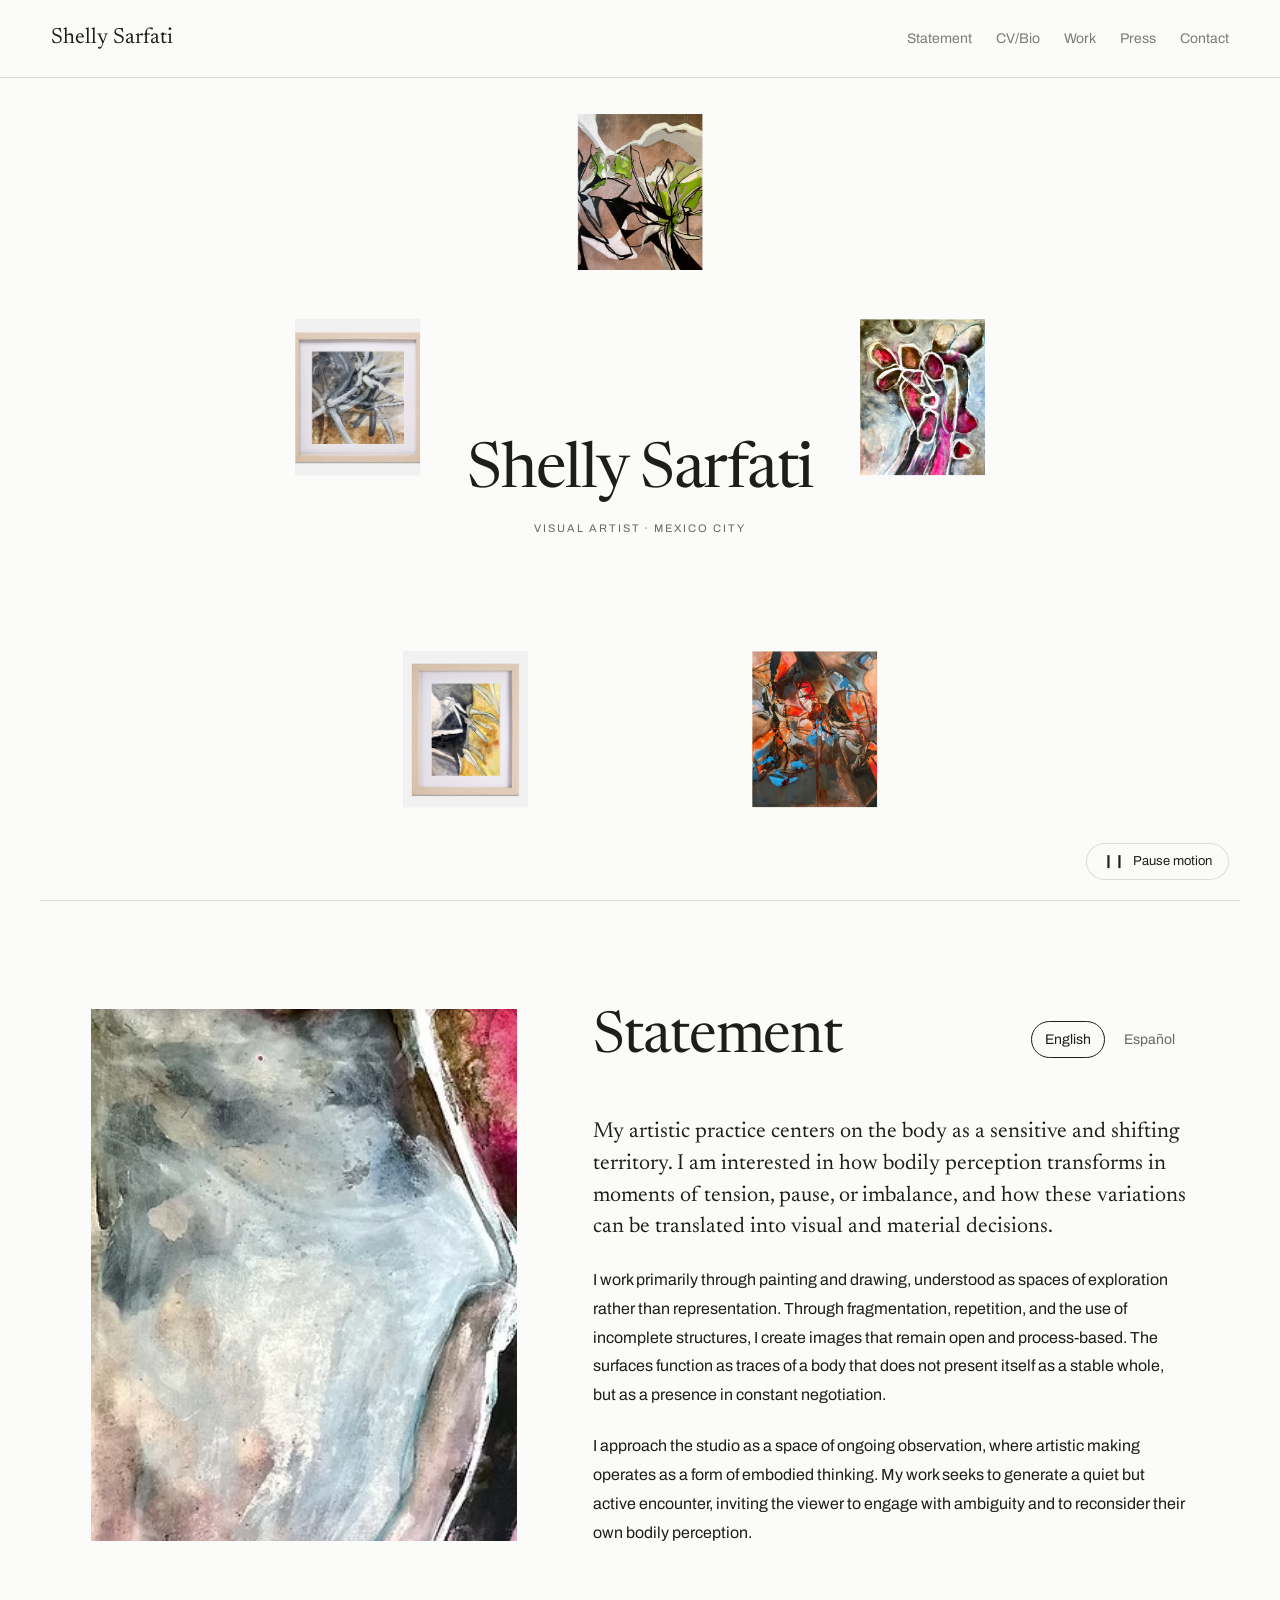
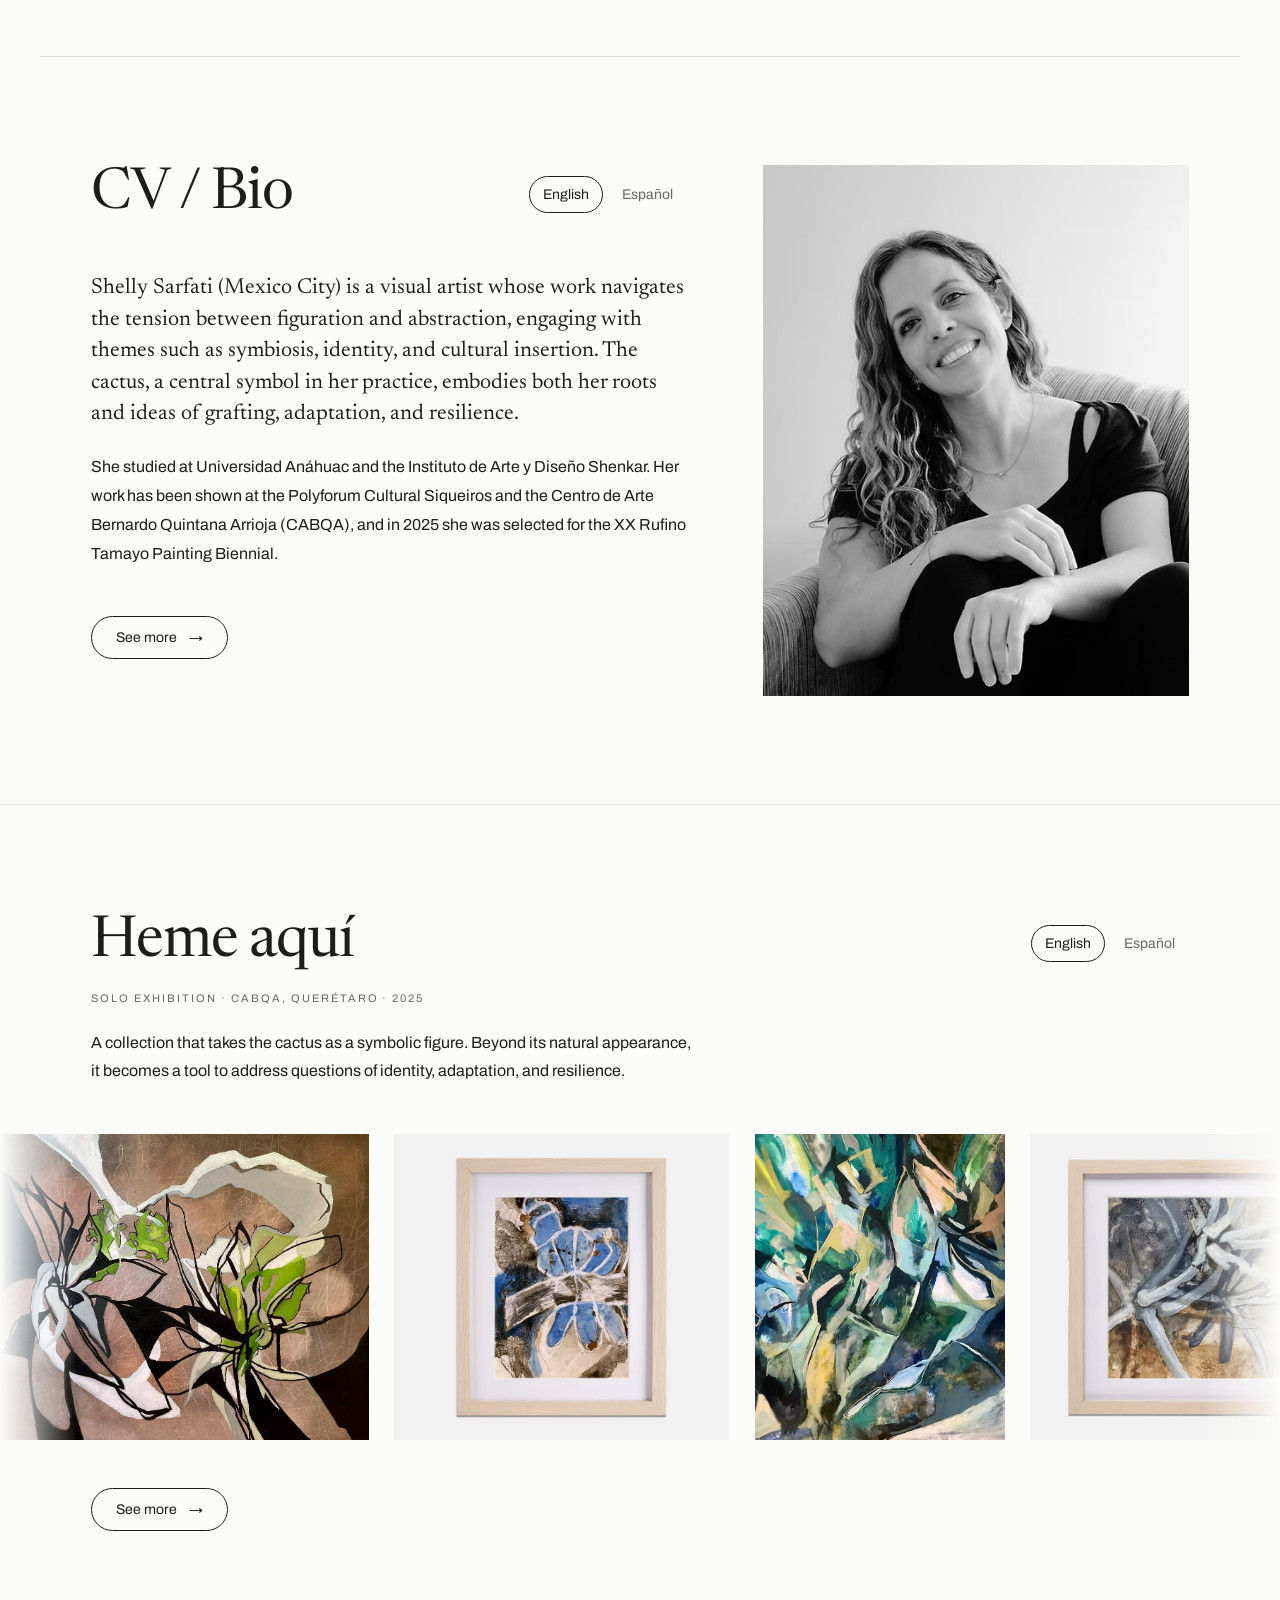
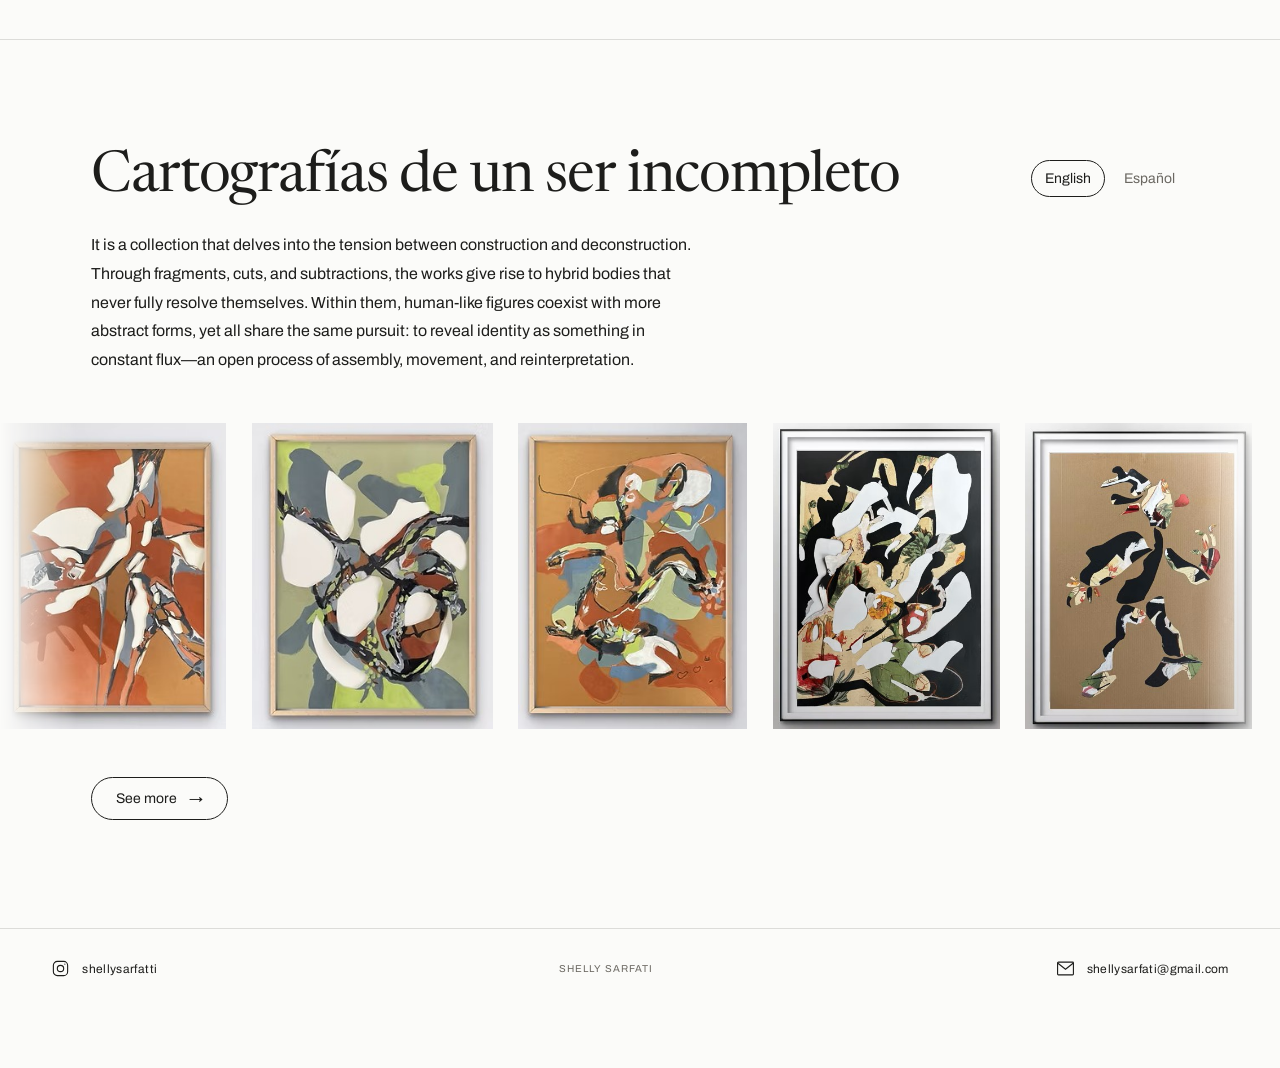
==== commit 6eb04ca4: "unified visual language" ====
--- a/index.html
+++ b/index.html
@@ -1,21 +1,23 @@
 <!DOCTYPE html>
-<html lang="es">
+<html lang="en">
 <head>
     <meta charset="UTF-8">
     <meta name="viewport" content="width=device-width, initial-scale=1.0">
-    <title>Shelly</title>
+    <title>Shelly Sarfati</title>
+    <meta name="description" content="Shelly Sarfati, visual artist from Mexico City. Statement, biography and the collections Heme aquí and Cartografías de un ser incompleto.">
     <link rel="preconnect" href="https://fonts.googleapis.com">
     <link rel="preconnect" href="https://fonts.gstatic.com" crossorigin>
     <link rel="stylesheet" href="style.css">
+    <link rel="stylesheet" href="css/nav.css">
 </head>
 <body>
-    <!-- MENÚ -->
-    <header class="menu">
-        <a href="index.html" class="menu__logo">Shelly</a>
-        <nav class="menu__links">
-            <a href="#statement">Statement</a>
-            <a href="#bio">CV / Bio</a>
-            <a href="work.html">Work</a>
+    <!-- Menú compartido con las demás páginas: estilos en css/nav.css -->
+    <header class="site-header">
+        <a class="site-name" href="index.html">Shelly Sarfati</a>
+        <nav class="site-nav" aria-label="Principal">
+            <a href="index.html#statement" data-seccion="statement">Statement</a>
+            <a href="cv.html" data-seccion="bio">CV/Bio</a>
+            <a href="work.html" data-seccion="heme-aqui cartografias">Work</a>
             <a href="press.html">Press</a>
             <a href="contact.html">Contact</a>
         </nav>
@@ -24,33 +26,39 @@
     <!-- INICIO: nombre + 5 obras girando -->
     <main>
     <section class="inicio">
-        <h1 class="inicio__nombre">Shelly</h1>
-
-        <div class="orbita" aria-label="Obras destacadas">
+        <div class="inicio__presentacion">
+            <h1 class="inicio__nombre">Shelly Sarfati</h1>
+            <p class="inicio__oficio etiqueta">
+                <span data-texto="en">Visual artist · Mexico City</span>
+                <span data-texto="es" hidden>Artista visual · Ciudad de México</span>
+            </p>
+        </div>
+
+        <div class="orbita" aria-label="Featured works">
             <!-- Cambia src por la ruta de cada obra (ej. img/obra-1.jpg) -->
             <a href="work.html" class="obra" style="--i:0">
                 <span class="obra__marco">
-                    <img src="img/obra-1.avif" alt="Obra 1" onerror="this.remove()">
+                    <img src="img/obra-1.avif" alt="Painting by Shelly Sarfati: white cactus forms outlined in black, with green accents on a brown background" onerror="this.remove()">
                 </span>
             </a>
             <a href="work.html" class="obra" style="--i:1">
                 <span class="obra__marco">
-                    <img src="img/obra-2.avif" alt="Obra 2" onerror="this.remove()">
+                    <img src="img/obra-2.avif" alt="Painting by Shelly Sarfati: a pink and magenta cactus outlined in white over gray" onerror="this.remove()">
                 </span>
             </a>
             <a href="work.html" class="obra" style="--i:2">
                 <span class="obra__marco">
-                    <img src="img/obra-3.avif" alt="Obra 3" onerror="this.remove()">
+                    <img src="img/obra-3.avif" alt="Painting by Shelly Sarfati: fragmented cactus shapes in orange, red and blue" onerror="this.remove()">
                 </span>
             </a>
             <a href="work.html" class="obra" style="--i:3">
                 <span class="obra__marco">
-                    <img src="img/obra-4.avif" alt="Obra 4" onerror="this.remove()">
+                    <img src="img/obra-4.avif" alt="Framed work on paper by Shelly Sarfati: pale cactus stems over black and yellow" onerror="this.remove()">
                 </span>
             </a>
             <a href="work.html" class="obra" style="--i:4">
                 <span class="obra__marco">
-                    <img src="img/obra-5.avif" alt="Obra 5" onerror="this.remove()">
+                    <img src="img/obra-5.avif" alt="Framed work on paper by Shelly Sarfati: pale cactus stems radiating over gray and earth tones" onerror="this.remove()">
                 </span>
             </a>
         </div>
@@ -59,25 +67,24 @@
     <!-- STATEMENT -->
     <section class="statement" id="statement">
         <!-- Detalle (recorte) de la obra 2: solo color y textura -->
-        <div class="statement__textura" role="img" aria-label="Detalle de textura de una obra de Shelly"></div>
+        <div class="statement__textura" role="img" aria-label="Detail of a painting by Shelly Sarfati: brushed gray-blue texture"></div>
 
         <div class="statement__contenido">
             <div class="seccion__cabecera">
                 <h2 class="seccion__titulo">Statement</h2>
-                <div class="idioma" role="group" aria-label="Idioma">
-                    <button type="button" data-idioma="es" aria-pressed="true">ES</button>
-                    <span aria-hidden="true">/</span>
-                    <button type="button" data-idioma="en" aria-pressed="false">EN</button>
+                <div class="idioma" role="group" aria-label="Language">
+                    <button type="button" data-idioma="en" aria-pressed="true">English</button>
+                    <button type="button" data-idioma="es" aria-pressed="false" lang="es">Español</button>
                 </div>
             </div>
 
-            <div class="statement__texto" lang="es" data-texto="es">
+            <div class="statement__texto" lang="es" data-texto="es" hidden>
                 <p>Mi práctica artística se centra en el cuerpo como un territorio sensible y cambiante. Me interesa observar cómo la percepción corporal se transforma en situaciones de tensión, pausa o desajuste, y cómo esas variaciones pueden traducirse en decisiones visuales y materiales.</p>
                 <p>Trabajo principalmente desde la pintura y el dibujo, entendidos como espacios de exploración más que de representación. A través de la fragmentación, la repetición y el uso de estructuras incompletas, construyo imágenes que permanecen abiertas y en proceso. Las superficies funcionan como registros de un cuerpo que no se presenta como unidad estable, sino como una presencia en constante negociación.</p>
                 <p>Concibo el estudio como un espacio de observación continua, donde el hacer artístico opera como una forma de pensamiento desde la experiencia. Mi interés está en generar obras que activen una relación sensible con el espectador, invitándolo a habitar la ambigüedad y a repensar su propia percepción corporal.</p>
             </div>
 
-            <div class="statement__texto" lang="en" data-texto="en" hidden>
+            <div class="statement__texto" lang="en" data-texto="en">
                 <p>My artistic practice centers on the body as a sensitive and shifting territory. I am interested in how bodily perception transforms in moments of tension, pause, or imbalance, and how these variations can be translated into visual and material decisions.</p>
                 <p>I work primarily through painting and drawing, understood as spaces of exploration rather than representation. Through fragmentation, repetition, and the use of incomplete structures, I create images that remain open and process-based. The surfaces function as traces of a body that does not present itself as a stable whole, but as a presence in constant negotiation.</p>
                 <p>I approach the studio as a space of ongoing observation, where artistic making operates as a form of embodied thinking. My work seeks to generate a quiet but active encounter, inviting the viewer to engage with ambiguity and to reconsider their own bodily perception.</p>
@@ -90,43 +97,43 @@
         <div class="bio__contenido">
             <div class="seccion__cabecera">
                 <h2 class="seccion__titulo">CV / Bio</h2>
-                <div class="idioma" role="group" aria-label="Idioma">
-                    <button type="button" data-idioma="es" aria-pressed="true">ES</button>
-                    <span aria-hidden="true">/</span>
-                    <button type="button" data-idioma="en" aria-pressed="false">EN</button>
+                <div class="idioma" role="group" aria-label="Language">
+                    <button type="button" data-idioma="en" aria-pressed="true">English</button>
+                    <button type="button" data-idioma="es" aria-pressed="false" lang="es">Español</button>
                 </div>
             </div>
 
-            <div class="bio__texto" lang="es" data-texto="es">
-                <p>Shelly Sarfati (Ciudad de México) es una artista visual cuya obra explora la dualidad entre lo figurativo y lo abstracto, abordando temas como la simbiosis, la identidad y los procesos de inserción cultural. Su práctica se inspira en símbolos como el cactus, elemento que alude tanto a sus raíces como a las ideas de injerto, adaptación y resistencia.</p>
-                <p>Inició sus estudios en la Universidad Anáhuac y más tarde en el Instituto de Arte y Diseño Shenkar. Ha complementado su formación con cursos y diplomados en mercadotecnia visual en la Universidad Janet Klein, además de participar en talleres con las artistas visuales Mercedes Arellano y Eugenia Orozco. De manera reciente, culminó un programa de tutorías con el curador y crítico David Mateo y el artista Arturo Montoto, en un proyecto de intercambio entre México y Cuba.</p>
-                <p>Su obra ha sido presentada en espacios culturales de relevancia, como el Polyforum Cultural Siqueiros, donde participó en dos exposiciones colectivas junto a artistas consolidados. También ha expuesto en Ethos Arte y Mujer Técnica Mixta, fue invitada a exponer en el Centro de Arte Bernardo Quintana Arrioja (CABQA) en Querétaro y en diversos foros institucionales e independientes. En 2025 fue seleccionada en la XX Bienal de Pintura Rufino Tamayo, y actualmente su obra forma parte de la exposición itinerante de la bienal, que se presenta en el Museo de las Culturas de Oaxaca.</p>
-                <p>A través de su trabajo, Shelly Sarfati continúa indagando en la intersección entre memoria, identidad y transformación, desarrollando una práctica artística que busca tender puentes entre lo personal y lo colectivo.</p>
-            </div>
-
-            <div class="bio__texto" lang="en" data-texto="en" hidden>
-                <p>Shelly Sarfati (Mexico City) is a visual artist whose work navigates the tension between figuration and abstraction, engaging with themes such as symbiosis, identity, and cultural insertion. A central symbol in her practice is the cactus, which embodies both her roots and broader ideas of grafting, adaptation, and resilience.</p>
-                <p>She began her studies at Universidad Anáhuac and later at the Instituto de Arte y Diseño Shenkar. Her training has been enriched through courses and diplomas in visual marketing at Universidad Janet Klein, as well as workshops with artists Mercedes Arellano and Eugenia Orozco. Most recently, she completed a mentorship program with curator and critic David Mateo and artist Arturo Montoto, developed through an exchange project between Mexico and Cuba.</p>
-                <p>Her work has been shown in relevant cultural spaces such as the Polyforum Cultural Siqueiros, where she participated in two group exhibitions alongside established artists. She has also exhibited at Ethos Arte, Mujer Técnica Mixta, and was invited to present at the Centro de Arte Bernardo Quintana Arrioja (CABQA) in Querétaro, as well as in a variety of institutional and independent forums. In 2025, she was selected for the XX Rufino Tamayo Painting Biennial, and her work is currently part of the traveling exhibition presented at the Museo de las Culturas de Oaxaca.</p>
-                <p>Through her practice, Shelly Sarfati continues to explore the intersections of memory, identity, and transformation, developing a body of work that seeks to build bridges between the personal and the collective.</p>
-            </div>
-
-            <!-- El CV está en cv/shelly-sarfati-cv.pdf -->
-            <a class="boton" href="cv/shelly-sarfati-cv.pdf" download="Shelly-Sarfati-CV.pdf">
-                <span data-texto="es">Descargar CV</span>
-                <span data-texto="en" hidden>Download CV</span>
-                <span class="boton__icono" aria-hidden="true">↓</span>
-            </a>
-        </div>
-
-        <!-- Foto de Shelly: guarda la imagen como img/shelly.jpg -->
+            <!-- Versión corta: la bio completa y el CV están en cv.html -->
+            <div class="bio__texto" lang="es" data-texto="es" hidden>
+                <p>Shelly Sarfati (Ciudad de México) es una artista visual cuya obra explora la dualidad entre lo figurativo y lo abstracto, abordando temas como la simbiosis, la identidad y los procesos de inserción cultural. El cactus, símbolo central de su práctica, alude tanto a sus raíces como a las ideas de injerto, adaptación y resistencia.</p>
+                <p>Se formó en la Universidad Anáhuac y en el Instituto de Arte y Diseño Shenkar. Ha expuesto en el Polyforum Cultural Siqueiros y en el Centro de Arte Bernardo Quintana Arrioja (CABQA), y en 2025 fue seleccionada en la XX Bienal de Pintura Rufino Tamayo.</p>
+            </div>
+
+            <div class="bio__texto" lang="en" data-texto="en">
+                <p>Shelly Sarfati (Mexico City) is a visual artist whose work navigates the tension between figuration and abstraction, engaging with themes such as symbiosis, identity, and cultural insertion. The cactus, a central symbol in her practice, embodies both her roots and ideas of grafting, adaptation, and resilience.</p>
+                <p>She studied at Universidad Anáhuac and the Instituto de Arte y Diseño Shenkar. Her work has been shown at the Polyforum Cultural Siqueiros and the Centro de Arte Bernardo Quintana Arrioja (CABQA), and in 2025 she was selected for the XX Rufino Tamayo Painting Biennial.</p>
+            </div>
+
+            <div class="bio__acciones">
+                <!-- Bio completa, CV y descarga del CV -->
+                <a class="boton boton--ver-mas" href="cv.html">
+                    <span data-texto="es" hidden>Ver más<span class="visualmente-oculto"> de la biografía y el CV</span></span>
+                    <span data-texto="en">See more<span class="visualmente-oculto"> of the biography and CV</span></span>
+                    <span class="boton__icono" aria-hidden="true">→</span>
+                </a>
+            </div>
+        </div>
+
+        <!-- Foto de Shelly: img/shelly.avif -->
         <figure class="bio__foto">
-            <img src="img/shelly.avif" alt="Retrato de Shelly Sarfati" onerror="this.remove()">
+            <img src="img/shelly.avif" alt="Portrait of Shelly Sarfati" onerror="this.remove()">
         </figure>
     </section>
 
     <!-- ========== COLECCIONES ==========
          Cada colección tiene un carrusel que se mueve solo.
+         "Ver más" y cada obra abren work.html con la colección ya elegida
+         (?serie=heme-aqui o ?serie=cartografias, los id de js/obras.js).
          Para agregar una obra, copia un bloque <a class="carrusel__obra"> dentro de
          .carrusel__pista y cambia la imagen y el texto alt (título, año).
          No hace falta repetirlas: el carrusel se rellena solo para no dejar huecos.
@@ -137,49 +144,48 @@
         <div class="coleccion__cabecera">
             <div class="seccion__cabecera">
                 <h2 class="seccion__titulo">Heme aquí</h2>
-                <div class="idioma" role="group" aria-label="Idioma">
-                    <button type="button" data-idioma="es" aria-pressed="true">ES</button>
-                    <span aria-hidden="true">/</span>
-                    <button type="button" data-idioma="en" aria-pressed="false">EN</button>
+                <div class="idioma" role="group" aria-label="Language">
+                    <button type="button" data-idioma="en" aria-pressed="true">English</button>
+                    <button type="button" data-idioma="es" aria-pressed="false" lang="es">Español</button>
                 </div>
             </div>
-            <p class="coleccion__dato">
-                <span data-texto="es">Exposición individual · CABQA, Querétaro · 2025</span>
-                <span data-texto="en" hidden>Solo exhibition · CABQA, Querétaro · 2025</span>
+            <p class="coleccion__dato etiqueta">
+                <span data-texto="es" hidden>Exposición individual · CABQA, Querétaro · 2025</span>
+                <span data-texto="en">Solo exhibition · CABQA, Querétaro · 2025</span>
             </p>
             <p class="coleccion__explicacion">
-                <span data-texto="es">Es una serie en donde se utiliza la figura del cactus como objeto simbólico. Más allá de su aspecto natural, este elemento se convierte en una herramienta para explorar temas de identidad, adaptación y resistencia.</span>
-                <span data-texto="en" hidden>A collection that takes the cactus as a symbolic figure. Beyond its natural appearance, it becomes a tool to address questions of identity, adaptation, and resilience.</span>
+                <span data-texto="es" hidden>Es una serie en donde se utiliza la figura del cactus como objeto simbólico. Más allá de su aspecto natural, este elemento se convierte en una herramienta para explorar temas de identidad, adaptación y resistencia.</span>
+                <span data-texto="en">A collection that takes the cactus as a symbolic figure. Beyond its natural appearance, it becomes a tool to address questions of identity, adaptation, and resilience.</span>
             </p>
         </div>
 
         <div class="carrusel" data-direccion="derecha">
             <div class="carrusel__pista">
-                    <a class="carrusel__obra" href="heme-aqui.html">
-                        <img src="img/heme/heme1.avif" alt="Obra 1, colección Heme aquí">
-                    </a>
-                    <a class="carrusel__obra" href="heme-aqui.html">
-                        <img src="img/heme/heme2.avif" alt="Obra 3, colección Heme aquí">
-                    </a>
-                    <a class="carrusel__obra" href="heme-aqui.html">
-                        <img src="img/heme/heme3.avif" alt="Obra 5, colección Heme aquí">
-                    </a>
-                    <a class="carrusel__obra" href="heme-aqui.html">
-                        <img src="img/heme/heme4.avif" alt="Obra 2, colección Heme aquí">
-                    </a>
-                    <a class="carrusel__obra" href="heme-aqui.html">
-                        <img src="img/heme/heme5.avif" alt="Obra 4, colección Heme aquí">
-                    </a>
-                    <a class="carrusel__obra" href="heme-aqui.html">
-                        <img src="img/heme/heme6.avif" alt="Obra 6, colección Heme aquí">
+                    <a class="carrusel__obra" href="work.html?serie=heme-aqui">
+                        <img src="img/heme/heme1.avif" alt="Heme aquí: white cactus forms outlined in black, with green accents on a brown background">
+                    </a>
+                    <a class="carrusel__obra" href="work.html?serie=heme-aqui">
+                        <img src="img/heme/heme2.avif" alt="Heme aquí: framed work on paper with blue cactus pads and dark ink lines">
+                    </a>
+                    <a class="carrusel__obra" href="work.html?serie=heme-aqui">
+                        <img src="img/heme/heme3.avif" alt="Heme aquí: overlapping cactus leaves in teal, green and ochre">
+                    </a>
+                    <a class="carrusel__obra" href="work.html?serie=heme-aqui">
+                        <img src="img/heme/heme4.avif" alt="Heme aquí: framed work on paper with pale cactus stems over gray and earth tones">
+                    </a>
+                    <a class="carrusel__obra" href="work.html?serie=heme-aqui">
+                        <img src="img/heme/heme5.avif" alt="Heme aquí: fragmented cactus shapes in orange, red and blue">
+                    </a>
+                    <a class="carrusel__obra" href="work.html?serie=heme-aqui">
+                        <img src="img/heme/heme6.avif" alt="Heme aquí: framed work on paper with a small blue and yellow cactus on a dark background">
                     </a>
             </div>
         </div>
 
         <div class="coleccion__pie">
-            <a class="boton boton--ver-mas" href="heme-aqui.html">
-                <span data-texto="es">Ver más</span>
-                <span data-texto="en" hidden>See more</span>
+            <a class="boton boton--ver-mas" href="work.html?serie=heme-aqui">
+                <span data-texto="es" hidden>Ver más<span class="visualmente-oculto"> obras de Heme aquí</span></span>
+                <span data-texto="en">See more<span class="visualmente-oculto"> works from Heme aquí</span></span>
                 <span class="boton__icono" aria-hidden="true">→</span>
             </a>
         </div>
@@ -190,64 +196,146 @@
         <div class="coleccion__cabecera">
             <div class="seccion__cabecera">
                 <h2 class="seccion__titulo">Cartografías de un ser incompleto</h2>
-                <div class="idioma" role="group" aria-label="Idioma">
-                    <button type="button" data-idioma="es" aria-pressed="true">ES</button>
-                    <span aria-hidden="true">/</span>
-                    <button type="button" data-idioma="en" aria-pressed="false">EN</button>
+                <div class="idioma" role="group" aria-label="Language">
+                    <button type="button" data-idioma="en" aria-pressed="true">English</button>
+                    <button type="button" data-idioma="es" aria-pressed="false" lang="es">Español</button>
                 </div>
             </div>
             <p class="coleccion__explicacion">
-                <span data-texto="es">Es una colección que explora la tensión entre lo que se construye y lo que se deconstruye. A partir de fragmentos, recortes y sustracciones, las obras generan cuerpos híbridos que nunca terminan de cerrarse del todo. En ellos conviven figuras que remiten a lo humano y otras más abstractas, pero todas comparten la misma búsqueda: mostrar cómo la identidad se conforma en un estado permanente de ensamblaje, movimiento y reinterpretación.</span>
-                <span data-texto="en" hidden>It is a collection that delves into the tension between construction and deconstruction. Through fragments, cuts, and subtractions, the works give rise to hybrid bodies that never fully resolve themselves. Within them, human-like figures coexist with more abstract forms, yet all share the same pursuit: to reveal identity as something in constant flux—an open process of assembly, movement, and reinterpretation.</span>
+                <span data-texto="es" hidden>Es una colección que explora la tensión entre lo que se construye y lo que se deconstruye. A partir de fragmentos, recortes y sustracciones, las obras generan cuerpos híbridos que nunca terminan de cerrarse del todo. En ellos conviven figuras que remiten a lo humano y otras más abstractas, pero todas comparten la misma búsqueda: mostrar cómo la identidad se conforma en un estado permanente de ensamblaje, movimiento y reinterpretación.</span>
+                <span data-texto="en">It is a collection that delves into the tension between construction and deconstruction. Through fragments, cuts, and subtractions, the works give rise to hybrid bodies that never fully resolve themselves. Within them, human-like figures coexist with more abstract forms, yet all share the same pursuit: to reveal identity as something in constant flux—an open process of assembly, movement, and reinterpretation.</span>
             </p>
         </div>
 
         <div class="carrusel" data-direccion="izquierda">
             <div class="carrusel__pista">
-                    <a class="carrusel__obra" href="cartografias.html">
-                        <img src="img/cartografias/cartografias1.jpg" alt="Obra 4, colección Cartografías">
-                    </a>
-                    <a class="carrusel__obra" href="cartografias.html">
-                        <img src="img/cartografias/cartografias2.jpg" alt="Obra 2, colección Cartografías">
-                    </a>
-                    <a class="carrusel__obra" href="cartografias.html">
-                        <img src="img/cartografias/cartografias3.jpg" alt="Obra 5, colección Cartografías">
-                    </a>
-                    <a class="carrusel__obra" href="cartografias.html">
-                        <img src="img/cartografias/cartografias4.jpg" alt="Obra 1, colección Cartografías">
-                    </a>
-                    <a class="carrusel__obra" href="cartografias.html">
-                        <img src="img/cartografias/cartografias5.jpg" alt="Obra 3, colección Cartografías">
-                    </a>
-                    <a class="carrusel__obra" href="cartografias.html">
-                        <img src="img/cartografias/cartografias6.jpg" alt="Obra 6, colección Cartografías">
+                    <a class="carrusel__obra" href="work.html?serie=cartografias">
+                        <img src="img/cartografias/cartografias1.jpg" alt="Cartografías: collage of cut-out white and gray shapes over orange and terracotta">
+                    </a>
+                    <a class="carrusel__obra" href="work.html?serie=cartografias">
+                        <img src="img/cartografias/cartografias2.jpg" alt="Cartografías: collage of white, gray and black fragments over sage green and yellow">
+                    </a>
+                    <a class="carrusel__obra" href="work.html?serie=cartografias">
+                        <img src="img/cartografias/cartografias3.jpg" alt="Cartografías: collage of interwoven organic shapes over ochre and orange">
+                    </a>
+                    <a class="carrusel__obra" href="work.html?serie=cartografias">
+                        <img src="img/cartografias/cartografias4.jpg" alt="Cartografías: collage of white and cream fragments with green accents on black">
+                    </a>
+                    <a class="carrusel__obra" href="work.html?serie=cartografias">
+                        <img src="img/cartografias/cartografias5.jpg" alt="Cartografías: collage of a fragmented, human-like figure in black and white on kraft paper">
+                    </a>
+                    <a class="carrusel__obra" href="work.html?serie=cartografias">
+                        <img src="img/cartografias/cartografias6.jpg" alt="Cartografías: large framed collage of a fragmented figure in blue and gray, with two smaller panels">
                     </a>
             </div>
         </div>
 
         <div class="coleccion__pie">
-            <a class="boton boton--ver-mas" href="cartografias.html">
-                <span data-texto="es">Ver más</span>
-                <span data-texto="en" hidden>See more</span>
+            <a class="boton boton--ver-mas" href="work.html?serie=cartografias">
+                <span data-texto="es" hidden>Ver más<span class="visualmente-oculto"> obras de Cartografías</span></span>
+                <span data-texto="en">See more<span class="visualmente-oculto"> works from Cartografías</span></span>
                 <span class="boton__icono" aria-hidden="true">→</span>
             </a>
         </div>
     </section>
     </main>
 
+    <!-- Pausa todo el movimiento de la página (órbita y carruseles).
+         El texto lo pone el script según el idioma y el estado. -->
+    <button type="button" class="pausa" data-pausado="false">
+        <span class="pausa__icono" aria-hidden="true">❙❙</span>
+        <span class="pausa__texto">Pause motion</span>
+    </button>
+
+    <!-- Pie de página: mismo contenido que en CV, Press y Contact -->
+    <footer class="site-footer">
+        <a class="social-link" href="https://www.instagram.com/shellysarfati/" target="_blank" rel="noopener noreferrer">
+            <svg viewBox="0 0 24 24" aria-hidden="true"><rect x="3" y="3" width="18" height="18" rx="5"/><circle cx="12" cy="12" r="4"/><circle cx="17.5" cy="6.5" r=".7" fill="currentColor" stroke="none"/></svg>
+            <span>shellysarfatti</span>
+        </a>
+        <span class="footer-note">SHELLY SARFATI</span>
+        <a class="social-link" href="mailto:shellysarfati@gmail.com">
+            <svg viewBox="0 0 24 24" aria-hidden="true"><rect x="2" y="4" width="20" height="16" rx="1"/><path d="m2 5 10 8L22 5"/></svg>
+            <span>shellysarfati@gmail.com</span>
+        </a>
+    </footer>
+
     <script>
-        // Cambio de idioma (ES / EN): un clic cambia todas las secciones a la vez
+        // El inicio ocupa la pantalla menos el menú: se mide el alto real del menú
+        function medirMenu() {
+            var menu = document.querySelector('.site-header');
+            if (menu) document.documentElement.style.setProperty('--alto-menu', menu.offsetHeight + 'px');
+        }
+        medirMenu();
+        window.addEventListener('resize', medirMenu);
+
+        // Menú: resalta el enlace de la sección que se está viendo.
+        // Cada enlace dice en data-seccion qué secciones le corresponden
+        // (Work cubre las dos colecciones). En el inicio no se resalta nada.
+        var enlacesMenu = Array.from(document.querySelectorAll('.site-nav a[data-seccion]'));
+        var seccionesMenu = enlacesMenu
+            .flatMap(function (a) { return a.dataset.seccion.split(' '); })
+            .map(function (id) { return document.getElementById(id); })
+            .filter(Boolean);
+
+        function marcarSeccion() {
+            // La sección actual es la última cuyo borde superior ya pasó
+            // un poco por debajo del menú
+            var linea = document.querySelector('.site-header').offsetHeight + window.innerHeight * 0.3;
+            var actual = null;
+            seccionesMenu.forEach(function (sec) {
+                if (sec.getBoundingClientRect().top <= linea) actual = sec.id;
+            });
+            // Al final de la página, la última sección
+            if (window.innerHeight + window.scrollY >= document.documentElement.scrollHeight - 2) {
+                actual = seccionesMenu[seccionesMenu.length - 1].id;
+            }
+            enlacesMenu.forEach(function (a) {
+                if (actual && a.dataset.seccion.split(' ').indexOf(actual) !== -1) {
+                    a.setAttribute('aria-current', 'location');
+                } else {
+                    a.removeAttribute('aria-current');
+                }
+            });
+        }
+        window.addEventListener('scroll', marcarSeccion, { passive: true });
+        window.addEventListener('resize', marcarSeccion);
+        marcarSeccion();
+
+        // Cambio de idioma (English / Español): un clic cambia todas las secciones a la vez.
+        // La página empieza en inglés, como las demás.
+        var idiomaActual = 'en';
         document.querySelectorAll('.idioma button').forEach(function (boton) {
             boton.addEventListener('click', function () {
-                var idioma = boton.dataset.idioma;
+                idiomaActual = boton.dataset.idioma;
                 document.querySelectorAll('.idioma button').forEach(function (b) {
-                    b.setAttribute('aria-pressed', b.dataset.idioma === idioma);
+                    b.setAttribute('aria-pressed', b.dataset.idioma === idiomaActual);
                 });
                 document.querySelectorAll('[data-texto]').forEach(function (bloque) {
-                    bloque.hidden = bloque.dataset.texto !== idioma;
+                    bloque.hidden = bloque.dataset.texto !== idiomaActual;
                 });
-                document.documentElement.lang = idioma;
+                document.documentElement.lang = idiomaActual;
+                textoPausa();
             });
+        });
+
+        // Botón de pausa: detiene y reanuda la órbita y los carruseles
+        var botonPausa = document.querySelector('.pausa');
+        var textosPausa = {
+            en: { pausar: 'Pause motion', reanudar: 'Play motion' },
+            es: { pausar: 'Pausar movimiento', reanudar: 'Reanudar movimiento' }
+        };
+        function textoPausa() {
+            var pausado = botonPausa.dataset.pausado === 'true';
+            botonPausa.querySelector('.pausa__texto').textContent =
+                textosPausa[idiomaActual][pausado ? 'reanudar' : 'pausar'];
+            botonPausa.querySelector('.pausa__icono').textContent = pausado ? '▶' : '❙❙';
+        }
+        botonPausa.addEventListener('click', function () {
+            var pausado = botonPausa.dataset.pausado !== 'true';
+            botonPausa.dataset.pausado = pausado;
+            document.documentElement.classList.toggle('movimiento-pausado', pausado);
+            textoPausa();
         });
 
         // Carruseles de colecciones: rellena la pista con copias de las obras
@@ -304,4 +392,4 @@
         });
     </script>
 </body>
-</html>
+</html>
--- a/style.css
+++ b/style.css
@@ -1,12 +1,17 @@
 /* =========================================================
-   SHELLY — Hoja de estilos
+   SHELLY — Hoja de estilos del inicio (index.html)
    ---------------------------------------------------------
    1. Tipografías (se cargan aquí, no hace falta otro <link>)
    2. Variables del diseño: colores, fuentes, tamaños, espacios
    3. Base
-   4. Componentes compartidos (menú, títulos de sección)
+   4. Componentes compartidos (títulos, botones, idioma, pausa)
    5. Secciones (inicio, statement, bio, colecciones)
-   6. Responsive
+   6. Pie de página
+   7. Responsive
+
+   Usa el mismo sistema visual que las demás páginas
+   (Newsreader + Archivo, fondo #fbfbf9, botones redondeados).
+   El menú está en css/nav.css.
 
    Regla para el equipo: NO escribir colores, fuentes ni
    tamaños “a mano” en las secciones. Usar siempre las
@@ -15,60 +20,57 @@
 
 
 /* ---------- 1. TIPOGRAFÍAS ---------- */
-@import url("https://fonts.googleapis.com/css2?family=Syne:wght@700;800&family=Inter:wght@300;400&display=swap");
+@import url("https://fonts.googleapis.com/css2?family=Archivo:wght@400;500;600&family=Newsreader:ital,opsz,wght@0,6..72,400;1,6..72,400&display=swap");
 
 
 /* ---------- 2. VARIABLES DEL DISEÑO ---------- */
 :root {
 
-    /* --- Colores --- */
-    --color-fondo:        #f7f5f1;   /* hueso, fondo general */
-    --color-tinta:        #141414;   /* texto principal y títulos */
-    --color-gris:         #8a8780;   /* texto secundario, enlaces inactivos */
-    --color-placeholder:  #e4e1da;   /* cajas vacías mientras carga una imagen */
-    --color-linea:        rgba(20, 20, 20, .12);     /* separadores */
-    --color-menu-fondo:   rgba(247, 245, 241, .88);  /* fondo translúcido del menú */
+    /* --- Colores (los mismos de Work, Press y Contact) --- */
+    --color-fondo:        #fbfbf9;   /* fondo general */
+    --color-tinta:        #1d1d1b;   /* texto principal y títulos */
+    --color-gris:         #6b6862;   /* texto secundario (contraste 5.4:1 sobre el fondo) */
+    --color-placeholder:  #efefec;   /* cajas vacías mientras carga una imagen */
+    --color-linea:        rgba(29, 29, 27, .14);     /* separadores */
     --color-sombra:       rgba(0, 0, 0, .35);
 
     /* --- Familias tipográficas --- */
-    --fuente-titulos: "Syne", system-ui, sans-serif;   /* nombre, logo, títulos */
-    --fuente-texto:   "Inter", system-ui, sans-serif;  /* párrafos, menú, botones */
+    --fuente-titulos: "Newsreader", Georgia, serif;                   /* nombre, títulos, frases destacadas */
+    --fuente-texto:   "Archivo", "Helvetica Neue", Arial, sans-serif; /* párrafos, botones, etiquetas */
 
     /* --- Pesos --- */
-    --peso-light:     300;
-    --peso-regular:   400;
-    --peso-bold:      700;
-    --peso-extrabold: 800;
+    --peso-texto:     400;
+    --peso-medio:     500;
 
     /* --- Tamaños de letra --- */
-    --texto-nombre:   clamp(2.6rem, 9vmin, 6rem);    /* "SHELLY" en el inicio */
-    --texto-titulo:   clamp(1.6rem, 3.2vw, 2.4rem);  /* títulos de sección */
-    --texto-entrada:  1.15em;                        /* primer párrafo destacado */
-    --texto-cuerpo:   clamp(1rem, 1.15vw, 1.1rem);   /* párrafos */
-    --texto-logo:     0.95rem;
-    --texto-menu:     0.78rem;
-    --texto-pequeno:  0.72rem;                       /* etiquetas, ES / EN */
+    --texto-nombre:    clamp(2.6rem, 7vmin, 4.75rem);  /* "Shelly Sarfati" en el inicio */
+    --texto-titulo:    clamp(2.4rem, 4.5vw, 3.75rem);  /* títulos de sección */
+    --texto-entrada:   clamp(1.3rem, 1.7vw, 1.55rem);  /* primer párrafo destacado (serif) */
+    --texto-cuerpo:    clamp(1rem, 1.1vw, 1.0625rem);  /* párrafos */
+    --texto-boton:     14px;                           /* botones y selector de idioma */
+    --texto-etiqueta:  11px;                           /* etiquetas en mayúsculas */
+    --texto-pie:       12px;                           /* pie de página */
 
     /* --- Interlineado y espaciado de letras --- */
     --interlineado-texto:   1.8;
-    --interlineado-entrada: 1.65;
-    --tracking-amplio:      0.14em;   /* menú y etiquetas */
-    --tracking-titulo:      0.04em;
-    --tracking-nombre:      0.02em;
+    --interlineado-entrada: 1.45;
+    --interlineado-titulo:  1.05;
+    --tracking-etiqueta:    0.18em;   /* etiquetas en mayúsculas */
+    --tracking-titulo:      -0.02em;  /* títulos serif */
 
     /* --- Espacios --- */
-    --margen-lateral:    clamp(1.2rem, 4vw, 3rem);   /* márgenes izquierdo/derecho */
+    --margen-lateral:    clamp(16px, 4vw, 56px);     /* igual que el menú */
     --espacio-seccion:   clamp(5rem, 12vh, 8rem);    /* arriba/abajo de cada sección */
     --espacio-columnas:  clamp(2rem, 6vw, 6rem);     /* entre imagen y texto */
     --espacio-titulo:    clamp(1.8rem, 4vw, 3rem);   /* debajo de un título */
+    --espacio-parrafos:  1.4em;                      /* entre párrafos */
     --ancho-maximo:      1200px;                     /* ancho máximo del contenido */
     --ancho-lectura:     38rem;                      /* ancho cómodo para párrafos */
-    --alto-menu:         4rem;                       /* para que los anclas no queden bajo el menú */
-    --tope-fijo:         6rem;                       /* distancia al menú de imágenes que se quedan fijas */
-    --espacio-parrafos:  1.4em;                      /* entre párrafos */
+    --alto-menu:         78px;                       /* alto del menú (el script lo mide) */
+    --tope-fijo:         calc(var(--alto-menu) + 2.5rem); /* imágenes fijas: debajo del menú */
 
     /* --- Movimiento --- */
-    --transicion-rapida: .3s ease;
+    --transicion-rapida: .25s ease;
     --transicion-suave:  .5s ease;
 
     /* --- Colecciones: carruseles de obras --- */
@@ -86,99 +88,74 @@
 /* ---------- 3. BASE ---------- */
 * { box-sizing: border-box; margin: 0; padding: 0; }
 
-html { scroll-behavior: smooth; }
+html {
+    scroll-behavior: smooth;
+    scroll-padding-top: var(--alto-menu);   /* los anclas (#statement, #bio...) no quedan bajo el menú */
+}
 
 body {
     background: var(--color-fondo);
     color: var(--color-tinta);
     font-family: var(--fuente-texto);
-    font-weight: var(--peso-light);
+    font-weight: var(--peso-texto);
+    line-height: 1.5;
     -webkit-font-smoothing: antialiased;
 }
 
 a { color: inherit; text-decoration: none; }
 
+:focus-visible { outline: 2px solid var(--color-tinta); outline-offset: 4px; }
+
+/* Texto solo para lectores de pantalla */
+.visualmente-oculto {
+    position: absolute;
+    width: 1px; height: 1px;
+    overflow: hidden;
+    clip: rect(0 0 0 0);
+    clip-path: inset(50%);
+    white-space: nowrap;
+}
+
 
 /* ---------- 4. COMPONENTES COMPARTIDOS ---------- */
 
-/* Menú */
-.menu {
-    position: fixed;
-    inset: 0 0 auto 0;
-    z-index: 10;
-    display: flex;
-    justify-content: space-between;
-    align-items: center;
-    padding: 1.4rem var(--margen-lateral);
-    font-size: var(--texto-menu);
-    letter-spacing: var(--tracking-amplio);
-    text-transform: lowercase;
-    background: var(--color-menu-fondo);
-    backdrop-filter: blur(8px);
-    -webkit-backdrop-filter: blur(8px);
-}
-
-.menu__logo {
-    font-family: var(--fuente-titulos);
-    font-weight: var(--peso-bold);
-    font-size: var(--texto-logo);
-    letter-spacing: var(--tracking-titulo);
-}
-
-.menu__links {
-    display: flex;
-    gap: clamp(1rem, 2.5vw, 2.2rem);
-}
-
-.menu__links a {
-    position: relative;
-    color: var(--color-gris);
-    transition: color var(--transicion-rapida);
-}
-
-.menu__links a::after {
-    content: "";
-    position: absolute;
-    left: 0; bottom: -4px;
-    width: 100%; height: 1px;
-    background: var(--color-tinta);
-    transform: scaleX(0);
-    transform-origin: left;
-    transition: transform .35s ease;
-}
-
-.menu__links a:hover { color: var(--color-tinta); }
-.menu__links a:hover::after { transform: scaleX(1); }
-
-/* Títulos de sección (Statement, CV / Bio, Cartografías...) */
+/* Títulos de sección (Statement, CV / Bio, colecciones) */
 .seccion__titulo {
     font-family: var(--fuente-titulos);
-    font-weight: var(--peso-bold);
+    font-weight: 400;
     font-size: var(--texto-titulo);
+    line-height: var(--interlineado-titulo);
     letter-spacing: var(--tracking-titulo);
-    text-transform: uppercase;
 }
 
 /* Cabecera de sección: título a la izquierda, selector de idioma a la derecha */
 .seccion__cabecera {
     display: flex;
     justify-content: space-between;
-    align-items: baseline;
+    align-items: center;
+    flex-wrap: wrap;
     gap: 1rem;
     margin-bottom: var(--espacio-titulo);
 }
 
-/* Botón (ej. "Descargar CV"): línea fina, se invierte al pasar el cursor */
+/* Etiqueta pequeña en mayúsculas (ej. "Solo exhibition · CABQA") */
+.etiqueta {
+    font-size: var(--texto-etiqueta);
+    letter-spacing: var(--tracking-etiqueta);
+    text-transform: uppercase;
+    color: var(--color-gris);
+}
+
+/* Botón redondeado, igual que en las demás páginas */
 .boton {
     display: inline-flex;
     align-items: center;
-    gap: .8rem;
-    padding: .85rem 1.5rem;
+    gap: .75rem;
+    padding: 10px 24px;
     border: 1px solid var(--color-tinta);
-    font-size: var(--texto-menu);
-    font-weight: var(--peso-regular);
-    letter-spacing: var(--tracking-amplio);
-    text-transform: lowercase;
+    border-radius: 999px;
+    font-size: var(--texto-boton);
+    font-weight: var(--peso-texto);
     transition: background var(--transicion-rapida), color var(--transicion-rapida);
 }
 
@@ -189,31 +166,61 @@
 }
 
 .boton__icono { transition: transform var(--transicion-rapida); }
-.boton:hover .boton__icono { transform: translateY(2px); }               /* ↓ descargar */
-.boton--ver-mas:hover .boton__icono { transform: translateX(3px); }      /* → ver más */
-
-/* Selector de idioma ES / EN */
+.boton--ver-mas:hover .boton__icono { transform: translateX(3px); }
+
+/* Selector de idioma, igual que en CV / Bio (English / Español) */
 .idioma {
     display: flex;
-    gap: .45rem;
-    font-size: var(--texto-pequeno);
-    letter-spacing: var(--tracking-amplio);
-    color: var(--color-gris);
+    gap: 5px;
 }
 
 .idioma button {
     font: inherit;
-    letter-spacing: inherit;
-    color: inherit;
+    font-size: var(--texto-boton);
+    color: var(--color-gris);
     background: none;
-    border: 0;
+    border: 1px solid transparent;
+    border-radius: 30px;
+    padding: 7px 13px;
     cursor: pointer;
-    padding: .2rem 0;
-    transition: color var(--transicion-rapida);
-}
-
-.idioma button:hover,
-.idioma button[aria-pressed="true"] { color: var(--color-tinta); }
+    transition: color var(--transicion-rapida), border-color var(--transicion-rapida);
+}
+
+.idioma button:hover { color: var(--color-tinta); }
+
+.idioma button[aria-pressed="true"] {
+    color: var(--color-tinta);
+    border-color: var(--color-tinta);
+}
+
+/* Botón para pausar todo el movimiento (órbita y carruseles) */
+.pausa {
+    position: fixed;
+    right: var(--margen-lateral);
+    bottom: 20px;
+    z-index: 15;   /* debajo del menú (20) */
+    display: inline-flex;
+    align-items: center;
+    gap: .5rem;
+    padding: 8px 16px;
+    font: inherit;
+    font-size: 13px;
+    color: var(--color-tinta);
+    background: var(--color-fondo);
+    border: 1px solid var(--color-linea);
+    border-radius: 999px;
+    cursor: pointer;
+    transition: border-color var(--transicion-rapida);
+}
+
+.pausa:hover { border-color: var(--color-tinta); }
+
+/* Con el movimiento pausado, todo se detiene donde está */
+.movimiento-pausado .orbita,
+.movimiento-pausado .obra__marco,
+.movimiento-pausado .carrusel__pista {
+    animation-play-state: paused !important;
+}
 
 
 /* ---------- 5. SECCIONES ---------- */
@@ -221,23 +228,30 @@
 /* ===== Inicio ===== */
 .inicio {
     position: relative;
-    height: 100vh;
-    height: 100svh;
+    height: calc(100vh - var(--alto-menu));
+    height: calc(100svh - var(--alto-menu));
     display: grid;
     place-items: center;
     overflow: hidden;
 }
 
-.inicio__nombre {
+.inicio__presentacion {
     position: relative;
     z-index: 2;
+    text-align: center;
+    pointer-events: none;
+}
+
+.inicio__nombre {
     font-family: var(--fuente-titulos);
-    font-weight: var(--peso-extrabold);
+    font-weight: 400;
     font-size: var(--texto-nombre);
-    letter-spacing: var(--tracking-nombre);
-    text-transform: uppercase;
-    pointer-events: none;
-}
+    line-height: 1;
+    letter-spacing: var(--tracking-titulo);
+    white-space: nowrap;
+}
+
+.inicio__oficio { margin-top: 1rem; }
 
 /* Órbita */
 .orbita {
@@ -279,7 +293,8 @@
 
 /* Al pasar el cursor la obra se acerca un poco, sin detener el giro.
    Se usa "scale" (no "transform") para no chocar con la animación. */
-.obra:hover .obra__marco {
+.obra:hover .obra__marco,
+.obra:focus-visible .obra__marco {
     scale: 1.08;
     box-shadow: 0 18px 40px -18px var(--color-sombra);
 }
@@ -290,7 +305,6 @@
 
 /* ===== Statement ===== */
 .statement {
-    scroll-margin-top: var(--alto-menu);
     display: grid;
     grid-template-columns: minmax(0, 5fr) minmax(0, 7fr);
     gap: var(--espacio-columnas);
@@ -310,26 +324,29 @@
     filter: saturate(.85);
 }
 
-.statement__texto {
+/* Párrafos de Statement, Bio y colecciones */
+.statement__texto,
+.bio__texto,
+.coleccion__explicacion {
     max-width: var(--ancho-lectura);
     font-size: var(--texto-cuerpo);
     line-height: var(--interlineado-texto);
 }
 
-.statement__texto p + p { margin-top: var(--espacio-parrafos); }
-
-/* Primera frase un poco más presente */
-.statement__texto p:first-child {
+.statement__texto p + p,
+.bio__texto p + p { margin-top: var(--espacio-parrafos); }
+
+/* Primera frase en serif, más presente */
+.statement__texto p:first-child,
+.bio__texto p:first-child {
+    font-family: var(--fuente-titulos);
     font-size: var(--texto-entrada);
     line-height: var(--interlineado-entrada);
-    font-weight: var(--peso-regular);
-}
-
+}
 
 /* ===== CV / Bio ===== */
 /* Igual que Statement pero al revés: texto a la izquierda, foto a la derecha */
 .bio {
-    scroll-margin-top: var(--alto-menu);
     display: grid;
     grid-template-columns: minmax(0, 7fr) minmax(0, 5fr);
     gap: var(--espacio-columnas);
@@ -340,21 +357,12 @@
     border-top: 1px solid var(--color-linea);
 }
 
-.bio__texto {
-    max-width: var(--ancho-lectura);
-    font-size: var(--texto-cuerpo);
-    line-height: var(--interlineado-texto);
-}
-
-.bio__texto p + p { margin-top: var(--espacio-parrafos); }
-
-.bio__texto p:first-child {
-    font-size: var(--texto-entrada);
-    line-height: var(--interlineado-entrada);
-    font-weight: var(--peso-regular);
-}
-
-.bio .boton { margin-top: var(--espacio-titulo); }
+.bio__acciones {
+    display: flex;
+    flex-wrap: wrap;
+    gap: 1rem;
+    margin-top: var(--espacio-titulo);
+}
 
 .bio__foto {
     position: sticky;
@@ -371,10 +379,8 @@
     display: block;
 }
 
-
 /* ===== Colecciones (Heme aquí, Cartografías) ===== */
 .coleccion {
-    scroll-margin-top: var(--alto-menu);
     padding: var(--espacio-seccion) 0;
     border-top: 1px solid var(--color-linea);
 }
@@ -392,20 +398,9 @@
 /* Aquí el título lleva debajo el dato y la explicación, no necesita margen extra */
 .coleccion .seccion__cabecera { margin-bottom: 0; }
 
-.coleccion__dato {
-    margin-top: .8rem;
-    font-size: var(--texto-pequeno);
-    letter-spacing: var(--tracking-amplio);
-    text-transform: lowercase;
-    color: var(--color-gris);
-}
-
-.coleccion__explicacion {
-    max-width: var(--ancho-lectura);
-    margin-top: 1.4rem;
-    font-size: var(--texto-cuerpo);
-    line-height: var(--interlineado-texto);
-}
+.coleccion__dato { margin-top: 1rem; }
+
+.coleccion__explicacion { margin-top: 1.4rem; }
 
 .coleccion__pie { margin-top: var(--espacio-titulo); }
 
@@ -445,7 +440,8 @@
     transition: scale var(--transicion-suave);
 }
 
-.carrusel__obra:hover img { scale: 1.04; }
+.carrusel__obra:hover img,
+.carrusel__obra:focus-visible img { scale: 1.04; }
 
 @keyframes carrusel-izquierda {
     from { transform: translateX(0); }
@@ -458,16 +454,55 @@
 }
 
 
-/* ---------- 6. RESPONSIVE ---------- */
+/* ---------- 6. PIE DE PÁGINA ---------- */
+/* Mismo contenido que el pie de CV, Press y Contact */
+.site-footer {
+    display: flex;
+    justify-content: space-between;
+    align-items: center;
+    gap: 25px;
+    padding: 30px var(--margen-lateral);
+    padding-bottom: 90px;   /* deja libre el espacio del botón de pausa (fijo abajo a la derecha) */
+    border-top: 1px solid var(--color-linea);
+}
+
+.social-link {
+    display: flex;
+    align-items: center;
+    gap: 12px;
+    font-size: var(--texto-pie);
+    letter-spacing: .03em;
+}
+
+.social-link:hover { text-decoration: underline; text-underline-offset: 4px; }
+
+.social-link svg {
+    width: 19px;
+    height: 19px;
+    fill: none;
+    stroke: currentColor;
+    stroke-width: 1.4;
+}
+
+.footer-note {
+    font-size: 10px;
+    letter-spacing: .1em;
+    color: var(--color-gris);
+}
+
+
+/* ---------- 7. RESPONSIVE ---------- */
 
 /* Accesibilidad: sin movimiento si el usuario lo prefiere */
 @media (prefers-reduced-motion: reduce) {
     .orbita, .obra__marco { animation: none; }
     html { scroll-behavior: auto; }
 
-    /* Sin animación, el carrusel se recorre a mano */
+    /* Sin animación, el carrusel se recorre a mano y no hace falta el botón de pausa */
     .carrusel { overflow-x: auto; }
     .carrusel--listo .carrusel__pista { animation: none; }
+    .pausa { display: none; }
+    .site-footer { padding-bottom: 30px; }
 }
 
 /* Móvil */
@@ -475,23 +510,36 @@
     :root {
         --orbita:     74vw;
         --obra:       calc(var(--orbita) * 0.22);
-        --alto-menu:  6rem;   /* el menú ocupa dos líneas */
+        --alto-menu:  130px;  /* en celular el menú ocupa varias líneas */
         --carrusel-alto: 200px;
     }
 
-    .menu { flex-direction: column; gap: .8rem; }
-    .menu__links { gap: 1rem; font-size: 0.7rem; }
-
     .statement,
     .bio { grid-template-columns: 1fr; }
+
+    .statement__textura {
+        position: static;
+        aspect-ratio: 16 / 9;
+    }
 
     /* En móvil la foto va arriba del texto */
     .bio__foto {
         position: static;
         order: -1;
     }
-    .statement__textura {
-        position: static;
-        aspect-ratio: 16 / 9;
+
+    /* Nombre en dos líneas para que no choque con las obras */
+    .inicio__nombre {
+        white-space: normal;
+        width: min-content;
+        margin: 0 auto;
     }
-}
+    .inicio__oficio { max-width: 13em; margin-inline: auto; line-height: 1.8; }
+
+    .site-footer { flex-wrap: wrap; }
+    .footer-note { width: 100%; order: 3; }
+    .site-footer { padding-bottom: 80px; }
+    .social-link { font-size: 11px; gap: 8px; }
+
+    .pausa { bottom: 14px; padding: 7px 13px; font-size: 12px; }
+}
--- a/css/nav.css
+++ b/css/nav.css
@@ -0,0 +1,86 @@
+/* =========================================================
+   MENÚ COMPARTIDO — todas las páginas
+   ---------------------------------------------------------
+   Es el único lugar donde se define cómo se ve el menú.
+   Cambiar algo aquí lo cambia en todo el sitio.
+
+   Debe cargarse DESPUÉS de las demás hojas de estilo
+   para que ninguna lo sobrescriba.
+
+   Dónde está el HTML del menú:
+   - index.html y work.html → escrito en el HTML
+   - cv.html, press.html, contact.html → lo genera shared.js
+   Si cambian un enlace, cámbienlo en esos tres lugares.
+   ========================================================= */
+
+@import url("https://fonts.googleapis.com/css2?family=Archivo:wght@400;500;600&family=Newsreader:ital,opsz,wght@0,6..72,400;1,6..72,400&display=swap");
+
+.site-header {
+  --nav-tinta: #1d1d1b;
+  --nav-gris:  #7d7b75;
+  --nav-linea: rgba(29, 29, 27, .14);
+  --nav-serif: 'Newsreader', Georgia, serif;
+  --nav-sans:  'Archivo', 'Helvetica Neue', Arial, sans-serif;
+
+  /* Sticky: se queda arriba al hacer scroll */
+  position: sticky;
+  top: 0;
+  z-index: 20;
+  min-height: 0;
+  display: flex;
+  flex-wrap: nowrap;
+  justify-content: space-between;
+  align-items: baseline;
+  gap: 24px;
+  margin: 0;
+  padding: 22px clamp(16px, 4vw, 56px);
+  border-bottom: 1px solid var(--nav-linea);
+  background: inherit;   /* mismo color de fondo que la página, para tapar lo que pasa por debajo */
+  color: var(--nav-tinta);
+  font-family: var(--nav-sans);
+  font-weight: 400;
+  line-height: 1.5;
+  -webkit-font-smoothing: antialiased;
+}
+
+.site-name {
+  font-family: var(--nav-serif);
+  font-size: 22px;
+  font-weight: 400;
+  letter-spacing: normal;
+  text-transform: none;
+  text-decoration: none;
+  white-space: nowrap;
+  color: inherit;
+}
+
+.site-nav {
+  display: flex;
+  flex-direction: row;
+  flex-wrap: wrap;
+  align-items: baseline;
+  width: auto;
+  gap: 4px 24px;
+  padding: 0;
+  font-size: 14px;
+}
+
+.site-nav a {
+  font-size: 14px;
+  letter-spacing: normal;
+  text-transform: none;
+  padding: 0;
+  text-decoration: none;
+  color: var(--nav-gris);
+  box-shadow: none;
+  transition: color .2s;
+}
+
+/* Página actual (aria-current="page") o, en el inicio,
+   la sección que se está viendo (aria-current="location") */
+.site-nav a:hover,
+.site-nav a[aria-current] { color: var(--nav-tinta); box-shadow: none; }
+
+@media (max-width: 560px) {
+  .site-header { flex-direction: column; gap: 10px; }
+}
